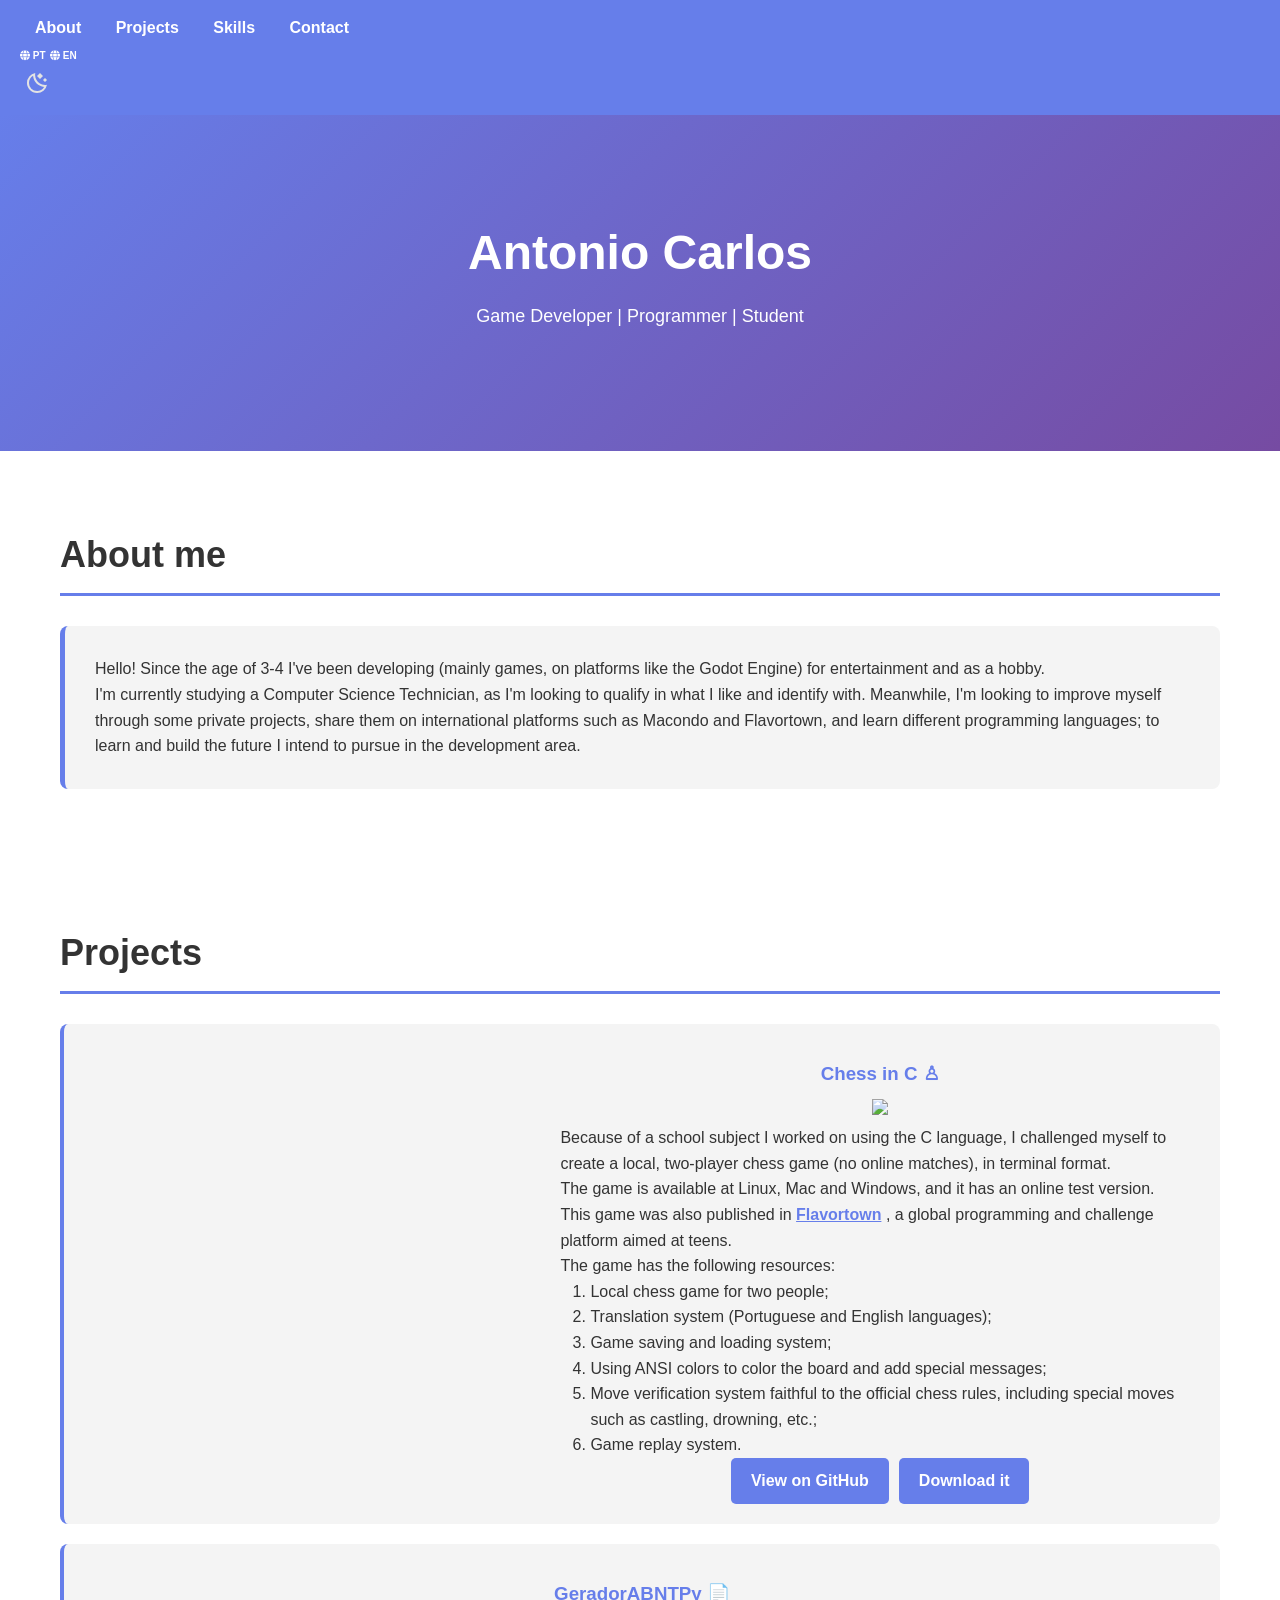
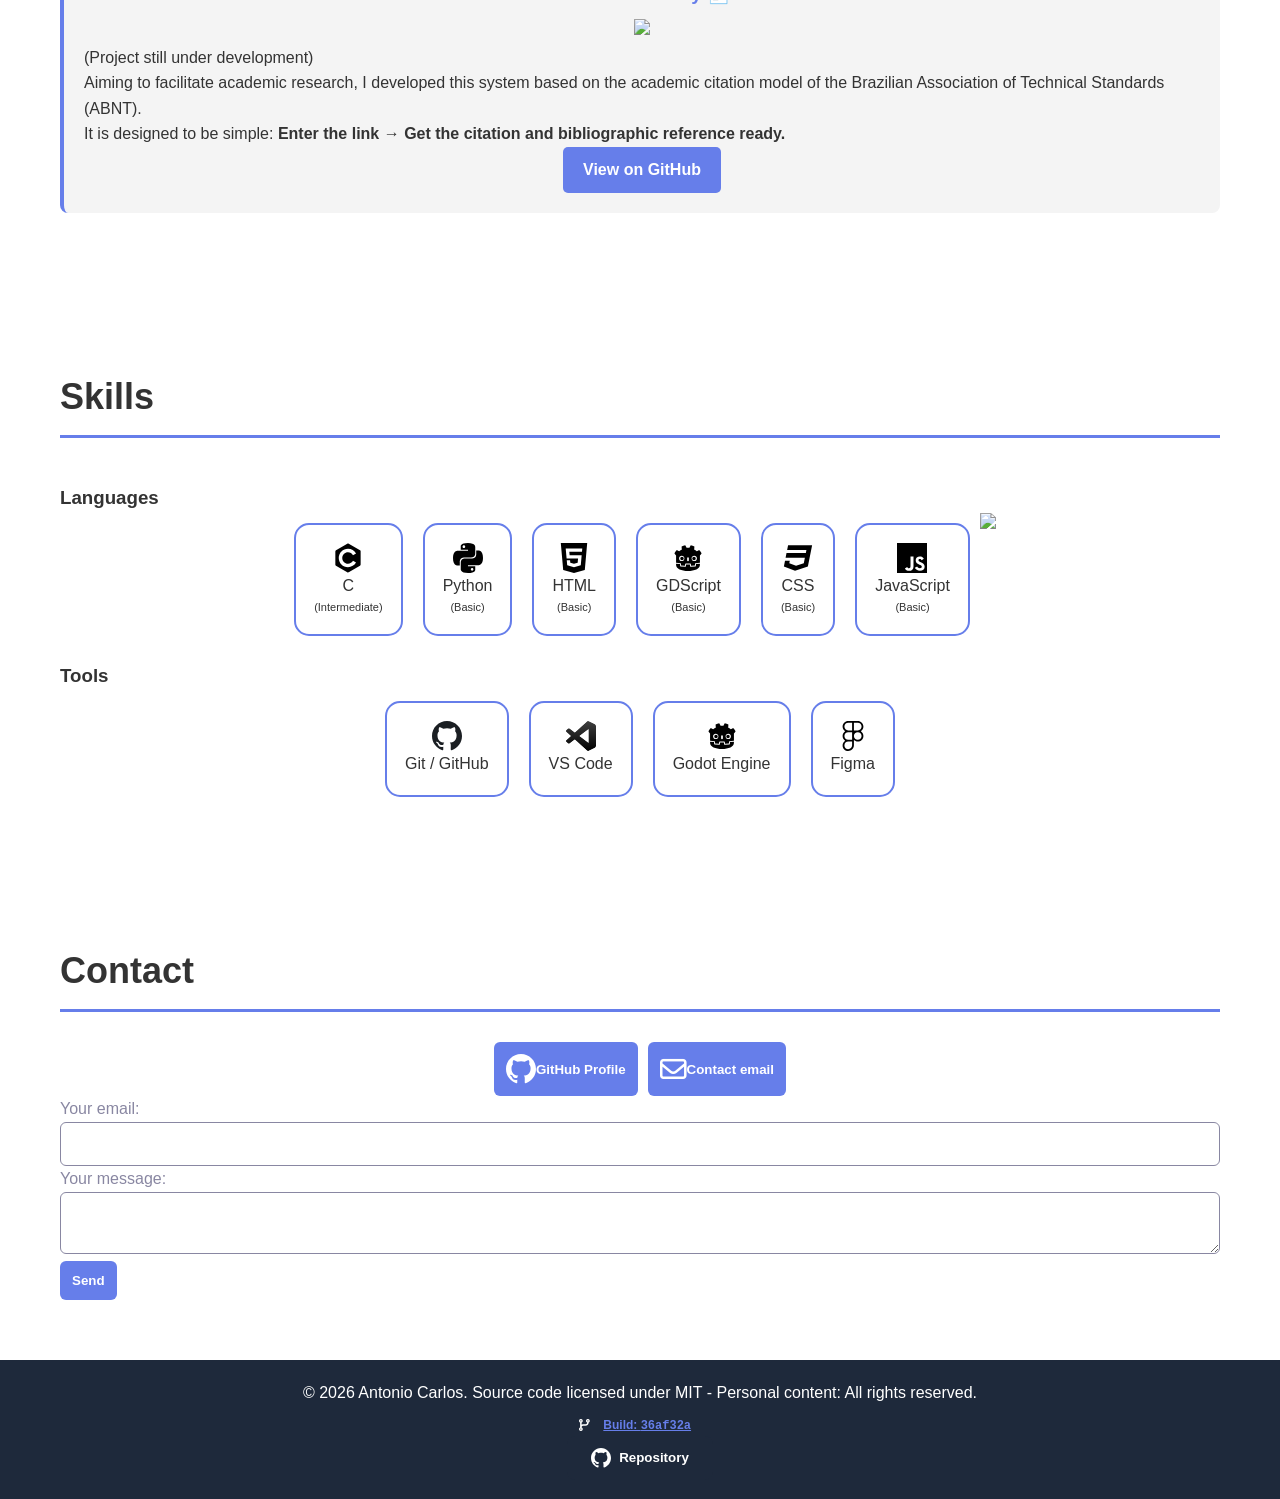
==== index.html @ 1f7a986c "fix: excluindo contagem de commits como versioning" ====
<!DOCTYPE html>
<html>
<head>
    

    
    <link rel="preconnect" href="https://fonts.googleapis.com">
    <link rel="preconnect" href="https://fonts.gstatic.com" crossorigin>
    <link href="https://fonts.googleapis.com/css2?family=Google+Sans:ital,opsz,wght@0,17..18,400..700;1,17..18,400..700&display=swap" rel="stylesheet">
    <link rel="stylesheet" href="https://cdnjs.cloudflare.com/ajax/libs/font-awesome/6.4.0/css/all.min.css">


    <script src="https://www.google.com/recaptcha/api.js"></script>
    <script>
        function onSubmit() {
            const form = document.getElementById("FormularioContato");
            if (form.checkValidity()) {
                form.submit();
            } else {
                form.reportValidity(); // mostra os alertas nativos de campo obrigatório
            }
        }
    </script>
    
    <meta charset="UTF-8">
    <meta name="viewport" content="width=device-width">
    <title>Antonio Carlos - Portfólio</title>

    <link rel="icon" type="image/svg+xml" href="assets/favicon.svg">

    <link rel="stylesheet" href="css/style.css">
</head>
<body>
    <!-- NAVBAR -->
    <nav>
        <button class="menu" id="menuBtn">
          <img src="/assets/menu.svg" class="menuOpen">
          <img src="/assets/close.svg" class="menuClose" style="display:none;">
        </button>
        <div class="navMenu" id="navMenu">
          <a href="#sobre" data-i18n="nav.about">Sobre</a>
          <a href="#projetos" data-i18n="nav.projects">Projetos</a>
          <a href="#habilidades" data-i18n="nav.skills">Habilidades</a>
          <a href="#contato" data-i18n="nav.contact">Contato</a>
        </div>
        <button data-lang="pt" title="Português"><i class="fas fa-globe"></i> PT</button>
        <button data-lang="en" title="English"><i class="fas fa-globe"></i> EN</button>
        <button class="theme-change_button white">
            <img src="assets/sun_icon.svg" class="black-theme_icon">
            <img src="assets/moon_icon.svg" class="white-theme_icon">
        </button>
        
    </nav>
    <header>
        <h1>Antonio Carlos</h1>
        <p data-i18n="header.subtitle">Desenvolvedor de jogos | Programador | Estudante</p>
    </header>
    <section id="sobre">
        <h2 data-i18n="about.title">Sobre mim</h2>
        <div class="sobre-conteudo">
            <p data-i18n="about.description1">
                Olá! Sou um adolescente de 16 anos, que desde 3-4 anos fazia desenvolvimento 
                (principalmente de jogos, em plataformas como a Godot Engine) por entretenimento 
                e como passatempo.
            </p>
            <p data-i18n="about.description2">
                Atualmente, estou cursando o Técnico em Informática, pois busco me qualificar naquilo
                que gosto e me identifico. Enquanto isso, estou buscando me aperfeiçoar por meio de 
                alguns projetos particulares, 
                compartilhá-los em plataformas internacionais como a Macondo e a Flavortown, e 
                aprender diferentes linguagens de programação; para aprender e construir o futuro que
                pretendo trilhar na área de desenvolvimento.
            </p>
        </div>

        
    </section>
    <section id="projetos">
        <h2 data-i18n="projects.title">Projetos</h2>
        <div class="projetos-container">
            <div class="projeto">
                <div class="projeto-midia">
                    <video autoplay muted loop playsinline>
                        <source src="assets/chess-in-c_test.mp4" type="video/mp4">
                    </video>
                </div>
                <div class="projeto-informacoes">
                    <h3 data-i18n="projects.chess-in-c.title">Xadrez em C ♙</h3>
                    <img src="https://hackatime.hackclub.com/api/v1/badge/acms2345/acms2345/Xadrez-em-C">
                    <p data-i18n="projects.chess-in-c.description1">Por causa de uma disciplina escolar com a qual trabalhei com a linguagem C, 
                        me desafiei a criar um jogo de xadrez de dois jogadores, local (sem partidas online), 
                        no formato de terminal.</p>
                    <p data-i18n="projects.chess-in-c.description2">O jogo está disponível para Windows, Mac e Linux, e possui uma versão de teste online.</p>
                    <p><span data-i18n="projects.chess-in-c.description3.pre">Esse jogo também foi publicado na </span> 
                        <a href="https://flavortown.hackclub.com/">Flavortown</a>
                        <span data-i18n="projects.chess-in-c.description3.post">, uma plataforma de programação e desafio global voltada a adolescentes.</span>
                    </p>
                    <p data-i18n="projects.chess-in-c.description4">Alguns recursos são:</p>
                    <ol>
                        <li data-i18n="projects.chess-in-c.feature1">Partida de xadrez local para duas pessoas;</li>
                        <li data-i18n="projects.chess-in-c.feature2">Sistema de tradução (português e inglês);</li>
                        <li data-i18n="projects.chess-in-c.feature3">Salvamento e carregamento de partidas;</li>
                        <li data-i18n="projects.chess-in-c.feature4">Uso de cores ANSI para colorir o tabuleiro e adicionar mensagens especiais;</li>
                        <li data-i18n="projects.chess-in-c.feature5">Verificação de jogadas conforme as regras oficiais do xadrez, incluindo
                            movmentos especiais como roque, afogamento, etc.;</li>
                        <li data-i18n="projects.chess-in-c.feature6">E replay das partidas.</li>
                    </ol>
                    <div class="botoes_projeto">
                        <a href="https://github.com/acms2345/Xadrez-em-C" class="btn-projeto" data-i18n="projects.viewOnGitHub">Veja no GitHub</a>
                        <a href="https://github.com/acms2345/Xadrez-em-C/releases" class="btn-projeto" data-i18n="projects.download">Faça o download</a>
                    </div>
                </div>
                
            </div>
            <div class="projeto">
                <div class="projeto-informacoes">
                    <h3>GeradorABNTPy 📄</h3>
                    <img src="https://hackatime.hackclub.com/api/v1/badge/acms2345/acms2345/GeradorABNTPy">
                    <p data-i18n="projects.geradorabnt.StillInDevelopment">(Projeto ainda em desenvolvimento)</p>
                    <p data-i18n="projects.geradorabnt.description1">Buscando facilitar pesquisas acadêmicas, desenvolvi
                        esse sistema voltado ao modelo de citações acadêmicas da 
                        Associação Brasileira de Normas e Técnicas (ABNT).
                    </p>
                    <p>
                        <span data-i18n="projects.geradorabnt.description2.pre">O uso é propositalmente simples: </span>
                        <b data-i18n="projects.geradorabnt.description2.bold">Insira o link → Tenha a citação e a referência bibliográfica prontas.</b>
                    </p>
                    <a href="https://github.com/acms2345/GeradorABNTPy" class="btn-projeto" data-i18n="projects.viewOnGitHub">Veja no GitHub</a>
                    
                </div>
            </div>
        </div>
    </section>
    
    <section id="habilidades">
      <h2 data-i18n="skills.title">Habilidades</h2>

      <h3 data-i18n="skills.languages">Linguagens</h3>

      <div class="skills_info">
        <div class="skills_lista">
        <div class="skill_card">
            <img src="assets/c-icon.svg">
            <p class="linguagem_nome">C</p>
            <p data-i18n="skills.languages.knowledge.intermediate" class="linguagem_nivel">(Intermediário)</p>
        </div>
        <div class="skill_card">
            <img src="assets/python-icon.svg">
            <p class="linguagem_nome">Python</p>
            <p data-i18n="skills.languages.knowledge.basic" class="linguagem_nivel">(Básico)</p>
        </div>
        <div class="skill_card">
            <img src="assets/html5-icon.svg">
            <p class="linguagem_nome">HTML</p>
            <p data-i18n="skills.languages.knowledge.basic" class="linguagem_nivel">(Básico)</p>
        </div>
        <div class="skill_card">
            <img src="assets/godot-icon.svg" alt="Logo do Godot Engine" data-i18n-attr="alt:skills.languages.gdscript.alt">
            <p class="linguagem_nome">GDScript</p>
            <p data-i18n="skills.languages.knowledge.basic" class="linguagem_nivel">(Básico)</p>
        </div>
        <div class="skill_card">
            <img src="assets/css3-icon.svg">
            <p class="linguagem_nome">CSS</p>
            <p data-i18n="skills.languages.knowledge.basic" class="linguagem_nivel">(Básico)</p>
        </div>
        <div class="skill_card">
            <img src="assets/javascript-icon.svg">
            <p class="linguagem_nome">JavaScript</p>
            <p data-i18n="skills.languages.knowledge.basic" class="linguagem_nivel">(Básico)</p>
        </div>
        <img src="https://github-readme-stats.hackclub.dev/api/wakatime?username=24102&api_domain=hackatime.hackclub.com&theme=default&custom_title=Programming+Stats&layout=compact&cache_seconds=0&langs_count=8&title_color=667eea&bg_color=f4f4f4" class="img_Hackatime_stats">

      </div>
      </div>
            

      <h3 data-i18n="skills.tools">Ferramentas</h3>
      
      
      <div class="skills_lista">
        <div class="skill_card">
            <img src="assets/github_logo.svg">
            <p class="linguagem_nome">Git / GitHub</p>
        </div>
        <div class="skill_card">
            <img src="assets/vscode-icon.svg" alt="VS Code">
            <p class="linguagem_nome">VS Code</p>
        </div>
        <div class="skill_card">
            <img src="assets/godot-icon.svg" alt="Logo do Godot Engine" data-i18n-attr="alt:skills.languages.gdscript.alt">
            <p class="linguagem_nome">Godot Engine</p>
        </div>
        <div class="skill_card">
            <img src="assets/figma-icon.svg" alt="Logo do Figma" data-i18n-attr="alt:skills.tools.figma.alt">
            <p class="linguagem_nome">Figma</p>
        </div>
      
      </div>
      
    </section>
    
    <section id="contato">
        <h2 data-i18n="contact.title">Contato</h2>

        <div class="botoesContato">

            <button class="botao_perfilGithub">
                <img src="assets/github_logo.svg" alt="GitHub">
                <span data-i18n="contact.githubProfile">Perfil do GitHub</span>
            </button>

            <button class="botaoEmail">
                <i class="fa-regular fa-envelope fa-2x"></i> 
                <p data-i18n="contact.contactEmail"> Email para contato</p>
            </button>
        </div>
        
        <form id="FormularioContato" action="https://formspree.io/f/meedqbdy" method="POST">
            <label>
                <span data-i18n="contact.form.email">Seu email:</span>
                <input type="email" name="email" required>
            </label>
            <div class="input_group">
                <label>
                    <span data-i18n="contact.form.message">Sua mensagem:</span>
                    <textarea name="message" required></textarea>
                </label>
            </div>
            <!-- your other form fields go here -->
            <button class="g-recaptcha" data-sitekey="6Lez9_UsAAAAAK8f96eIN6D_wVTamWBDerHUwNS4"
            data-callback='onSubmit' data-action='submit' type="submit"><span data-i18n="contact.form.send">Enviar</span></button>
        </form>

    </section>
    
    <footer>
        <p data-i18n="footer.copyright">&copy; 2026 Antonio Carlos. Código-fonte sob licença MIT - Conteúdo pessoal: Todos os direitos reservados.</p>
        <p class="build-info">
            <i class="fas fa-code-branch"></i>
            <a href="COMMIT_URL" target="_blank" rel="noopener noreferrer" class="commitURL">
                Build: <code class="commitHash">COMMIT_HASH</code>
            </a>
        </p>
        <button class="botao_repositorio">
            <img src="assets/github_logo.svg" alt="GitHub" style="filter: brightness(0) invert(1);">
            <span data-i18n="footer.repository">Repositório</span>
        </button>
    </footer>
    <script src="js/script.js"></script>
</body>
</html>
---- css/style.css ----
:root {
    --roxo: #764ba2;
    --azul: #667eea; 
    --gradiente: linear-gradient(135deg, var(--azul) 0%, var(--roxo) 100%);
    --cor-texto: #333;
    --cor-texto-weak: #8987a2;
    --cor-infoblocks: #f4f4f4;
    --background-color: #fff;
    --footer-bg: #1E293B;
    --repo-hover: #243042;
    --accent: var(--azul);
    --accent-hover: var(--roxo);
    --img-color-filter: invert(0);
}

body.darkmode {
    --cor-texto: #FCFAFA;
    --cor-texto-weak: #a8a6c4;
    --cor-infoblocks: #1E293B; 
    --background-color: #0F172A;
    --footer-bg: #060B14;
    --repo-hover: #162136;
    --accent: #8b9bf4;           /* azul um pouco mais claro pra manter contraste no escuro */
    --accent-hover: #a685c2;
    --img-color-filter: brightness(0) invert(1);
}


/* Reset e estilos gerais */
* {
    margin: 0;
    padding: 0;
    box-sizing: border-box;
}

/* Força os elementos de formulário a herdarem a fonte do elemento pai */
input, textarea, button, select {
    font-family: inherit;
}

body {
    color: var(--cor-texto);
    background-color: var(--background-color);
    transition: background-color 0.3s ease, color 0.3s ease;
    font-family: "Google Sans", sans-serif;
    line-height: 1.6;
}

/* Header - Apresentação */
header {
    background: var(--gradiente);
    color: white;
    padding: 100px 20px;
    text-align: center;
}

header h1 {
    font-size: 48px;
    margin-bottom: 10px;
}

header p {
    font-size: 18px;
    margin-bottom: 20px;
}

h2, h3 {
    justify-self: center;
    padding-top: 15px;
}

.menu {
  display: none;
  background-color: transparent;
  transition: transform 0.3s ease, opacity ease;
}

.menu.active .menuOpen {
  display: none !important;
}

.menu.active .menuClose {
  display: block !important;
}

@media (max-width: 768px){
  .menu {
    display: flex;
  }
  
  .navMenu {
    overflow: hidden;
    transition: max-height 0.3s ease;
    max-height: 0px;
  }
  
  .navMenu.active {
    max-height: 300px;
  }
}

.theme-change_button {
    background: transparent;
    display: flex;
    border: transparent;
    padding: 5px;
    appearance: unset;
}

.theme-change_button :hover {
    background: rgba(255,255,255, 0.2);
    transform: scale(1.1);
    border-radius: 5px;
}
.theme-change_button.white .white-theme_icon {
    display: block;
}
.theme-change_button.white .black-theme_icon {
    display: none;
}



.theme-change_button.black .white-theme_icon {
    display: none;
}
.theme-change_button.black .black-theme_icon {
    display: block;
}


section {
    padding: 60px 20px;
    max-width: 1200px;
    margin: 0 auto;
}

section h2 {
    font-size: 36px;
    margin-bottom: 30px;
    border-bottom: 3px solid var(--azul);
    padding-bottom: 10px;
}

/* Navegação */
nav {
    background: var(--azul);
    padding: 15px 20px;
    position: sticky;
    top: 0;
}
nav a {
    color: white;
    margin: 0 15px;
    text-decoration: none;
    font-weight: bold;
}

nav button[data-lang] {
    background: transparent;
    border: none;
    color: white;
    font-size: 10px;
    cursor: pointer;
    transition: background 0.3s, transform 0.2s;
    border-radius: 5px;
    font-weight: bold;
    font-family: "Google Sans", sans-serif;

    
}

nav button[data-lang]:hover {
    background: rgba(255,255,255, 0.2);
    transform: scale(1.1);
}

.sobre-conteudo {
    background: var(--cor-infoblocks);
    transition: transform 0.3s ease, opacity ease;
    border-radius: 8px;
    padding: 30px;
    font-size: 16px;
    border-left: 5px solid var(--accent);
}



/* Container com Grid */
.projetos-container {
    display: block;
    grid-template-columns: repeat(auto-fit, minmax(300px, 1fr));
    gap: 30px;
}

.projeto {
    background: var(--cor-infoblocks);
    transition: transform 0.3s ease, opacity ease;
    display: flex;
    gap: 30px;
    align-items: stretch;
    padding: 20px;
    margin: 20px 0;
    border-radius: 8px;
    border-left: 4px solid var(--azul);
    width: 100%;
    box-sizing: border-box;
}

.botoes_projeto {
    display: flex;
    gap: 10px;
    
}


.projeto-midia {
    flex: 0 0 40%;
}

.projeto-midia img {
    border-radius: 8px;
    max-width: 100%;
}

.projeto-midia video {
    border-radius: 8px;
    max-width: 100%;
    height: auto;
}



.projeto-informacoes {
    flex: 1;
    display: flex;
    flex-direction: column;
    align-items: center;
    justify-content: center;
}

.projeto-informacoes img {
    align-self: center;
    padding-bottom: 10px;
}

.projeto-informacoes p,
.projeto-informacoes ol {
    text-align: left;
    width: 100%;
}

.projeto h3 {
    color: var(--azul);
    margin-bottom: 10px;
}

.projeto a {
    color: var(--azul);
    font-weight: bold;
    transition: color 0.3s;
    
}

.projeto a:hover:not(.btn-projeto){
    color: var(--accent-hover);
}

ol, ul {
    margin-left: 20px;
    padding-left: 20px;
}

/* Botão do Projeto */
.projeto .btn-projeto {
    display: inline-block;
    background: var(--azul);
    color: white;
    padding: 10px 20px;
    border-radius: 5px;
    text-decoration: none;
    transition: background 0.3s;
}

.projeto .btn-projeto:hover {
    background: var(--accent-hover);
}

.skills_lista {
    display: flex;
    flex-wrap: wrap; 
    justify-content: center;
}

.skill_card {
    width: fit-content;
    align-items: center;
    padding: 18px;
    display: flex;
    flex-direction: column;
    box-sizing: border-box;
    margin: 10px 10px;
    
    border: 2px solid var(--azul);
    border-radius: 15px;
    
}

.skill_card img {
    filter: var(--img-color-filter);
}

.skill_card .linguagem_nivel {
    font-size: 11px;
}

/* Responsivo - Mobile */
@media (max-width: 768px) {
    .projetos-container {
        grid-template-columns: 1fr;
    }
    
    #projetos h2 {
        font-size: 28px;
    }

    .skills_info img {
        max-width: 100%;
        height: auto;
    }


}



#contato a{
    color: var(--accent);
    font-weight: bold;
    transition: color 0.3s;
}
#contato a:hover{
    color: var(--accent-hover);
}

#contato button{
    border: none;
    color: white;
    background: var(--accent);
    transition: background 0.3s;
    font-weight: bold;
    cursor: pointer;
    border-radius: 6px;
    padding: 12px;
    display: flex;
    align-items: center;
}

#contato button img {
    filter: brightness(0) invert(1);
}

#contato button:hover {
    background: var(--accent-hover);
}

.botoesContato {
    display: flex;
    justify-content: center;
    gap: 10px;
}

#FormularioContato label{
    display: block;
    color: var(--cor-texto-weak);
    transition: transform 0.3s ease, opacity ease;
}

#FormularioContato button{
    border: none;
    color: white;
    background: var(--accent);
    transition: background 0.3s;
    font-weight: bold;
    cursor: pointer;
    border-radius: 6px;
    padding: 12px;
}

#FormularioContato button:hover {
    background: var(--accent-hover);
}

#FormularioContato input, #FormularioContato textarea{
    padding: 12px;
    border-radius: 6px;
    width: 100%;
    font-size: 1em;
    border: 1px solid var(--cor-texto-weak);
    background: var(--background-color);
    transition: transform 0.3s ease, opacity ease;
}

#FormularioContato textarea {
    max-height: 300px;
}

/* Footer */
footer {
    background: var(--footer-bg);
    color: white;
    text-align: center;
    padding: 20px;
}

footer a {
    color: var(--accent);
    margin: 0 10px;
}

.build-info{
    font-size: 12px;
    margin-top: 10px;
}

.build-info a{
    color: var(--accent);
    font-weight: bold;
    transition: color 0.3s;

}

/* Responsivo - Mobile */
@media (max-width: 768px) {
    header h1 {
        font-size: 32px;
    }
    
    nav a {
        display: block;
        margin: 10px 0;
    }
    
    section {
        padding: 40px 15px;
    }

    .projeto {
        flex-direction: column;
        gap: 15px;
    }

    .projeto-informacoes {
        flex: 1;
    }

    .projeto-midia img{
        width: 100%;
        max-width: 300px;
    }

    .projeto-midia video{
        width: 100%;
        max-width: 300px;
    }

    .projeto-midia{
        min-width: unset;
        flex: 0 0 auto;
        width: 100%;
    }
}

 .botao_repositorio{
    display: inline-flex;
    align-items: center;
    gap: 8px;

    background: var(--footer-bg);
    color: white;
    padding: 12px 24px;
    border-radius: 8px;
    font-weight: bold;

    border: none;
    cursor: pointer;
    transition: background 0.3s;
}

.botao_repositorio:hover {
    background: var(--repo-hover);
}

.botao_repositorio img {
    width: 20px;
    height: 20px;
    object-fit: contain;
}
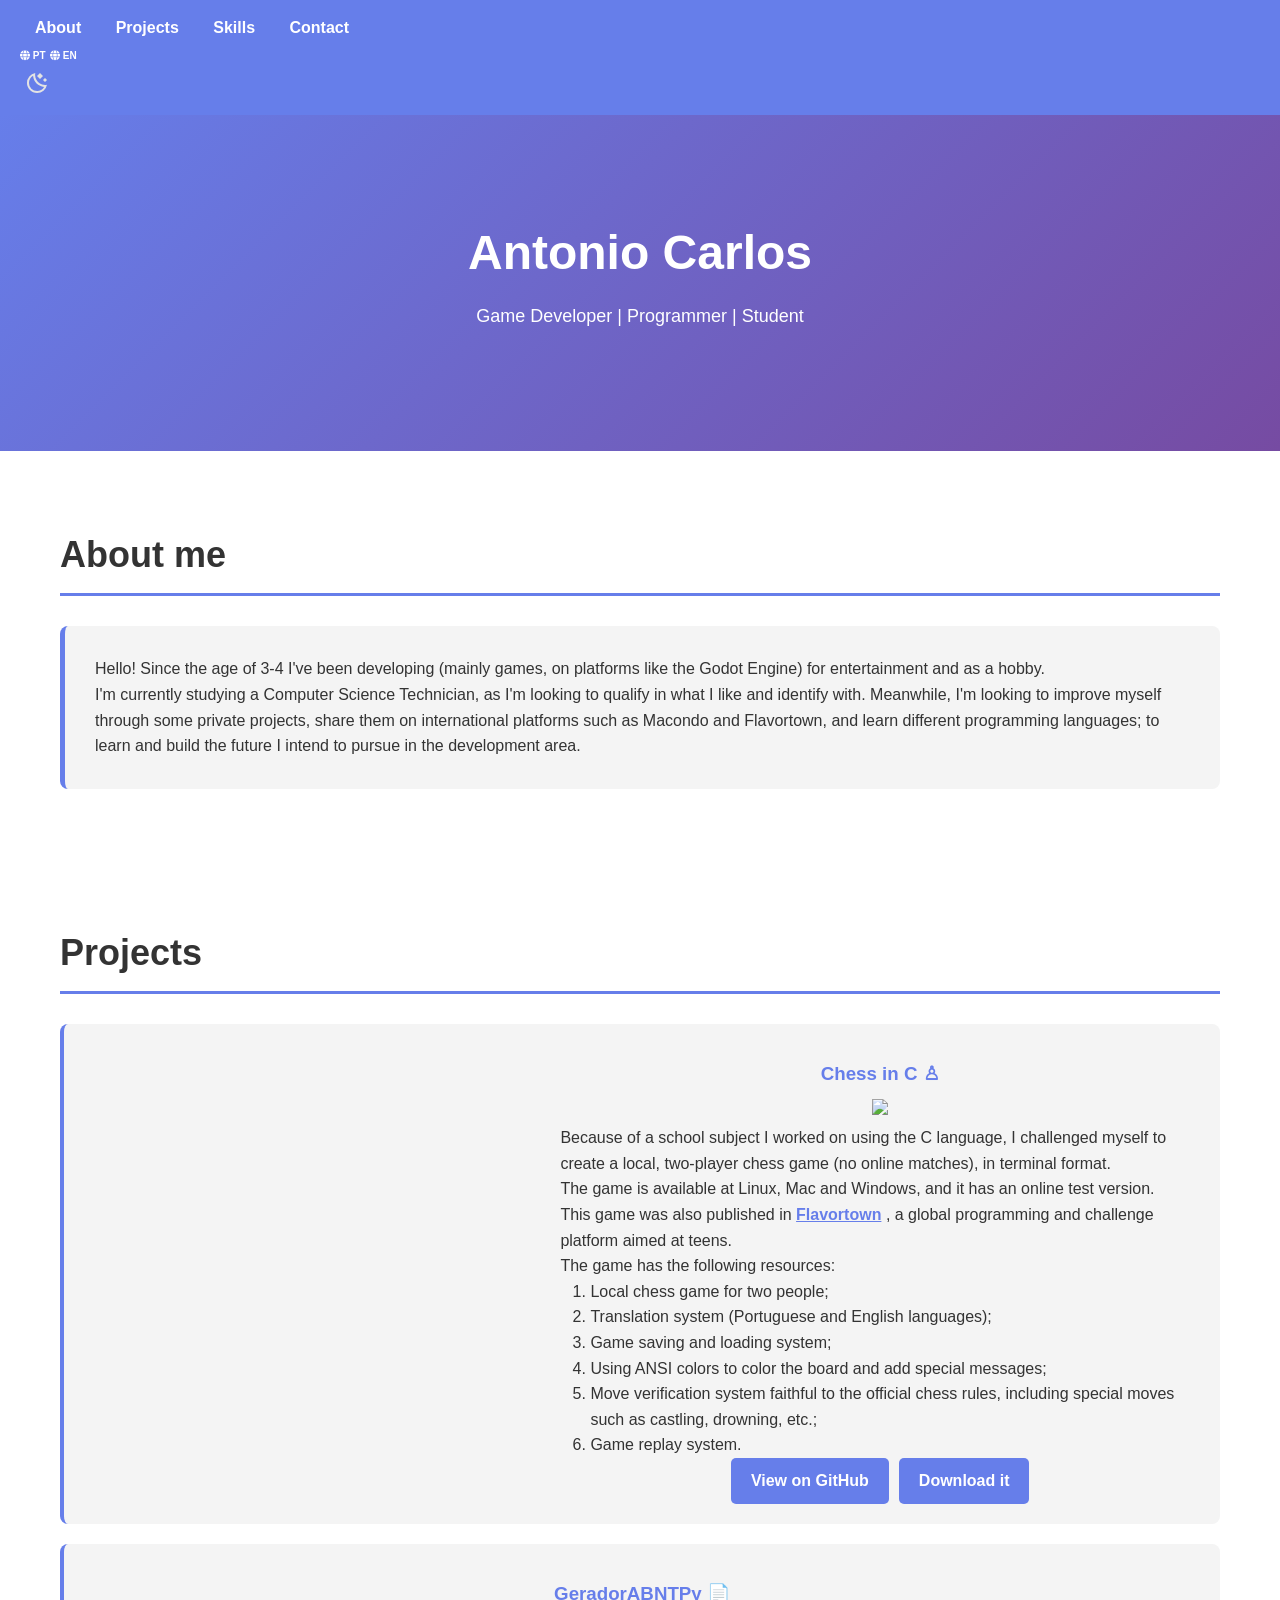
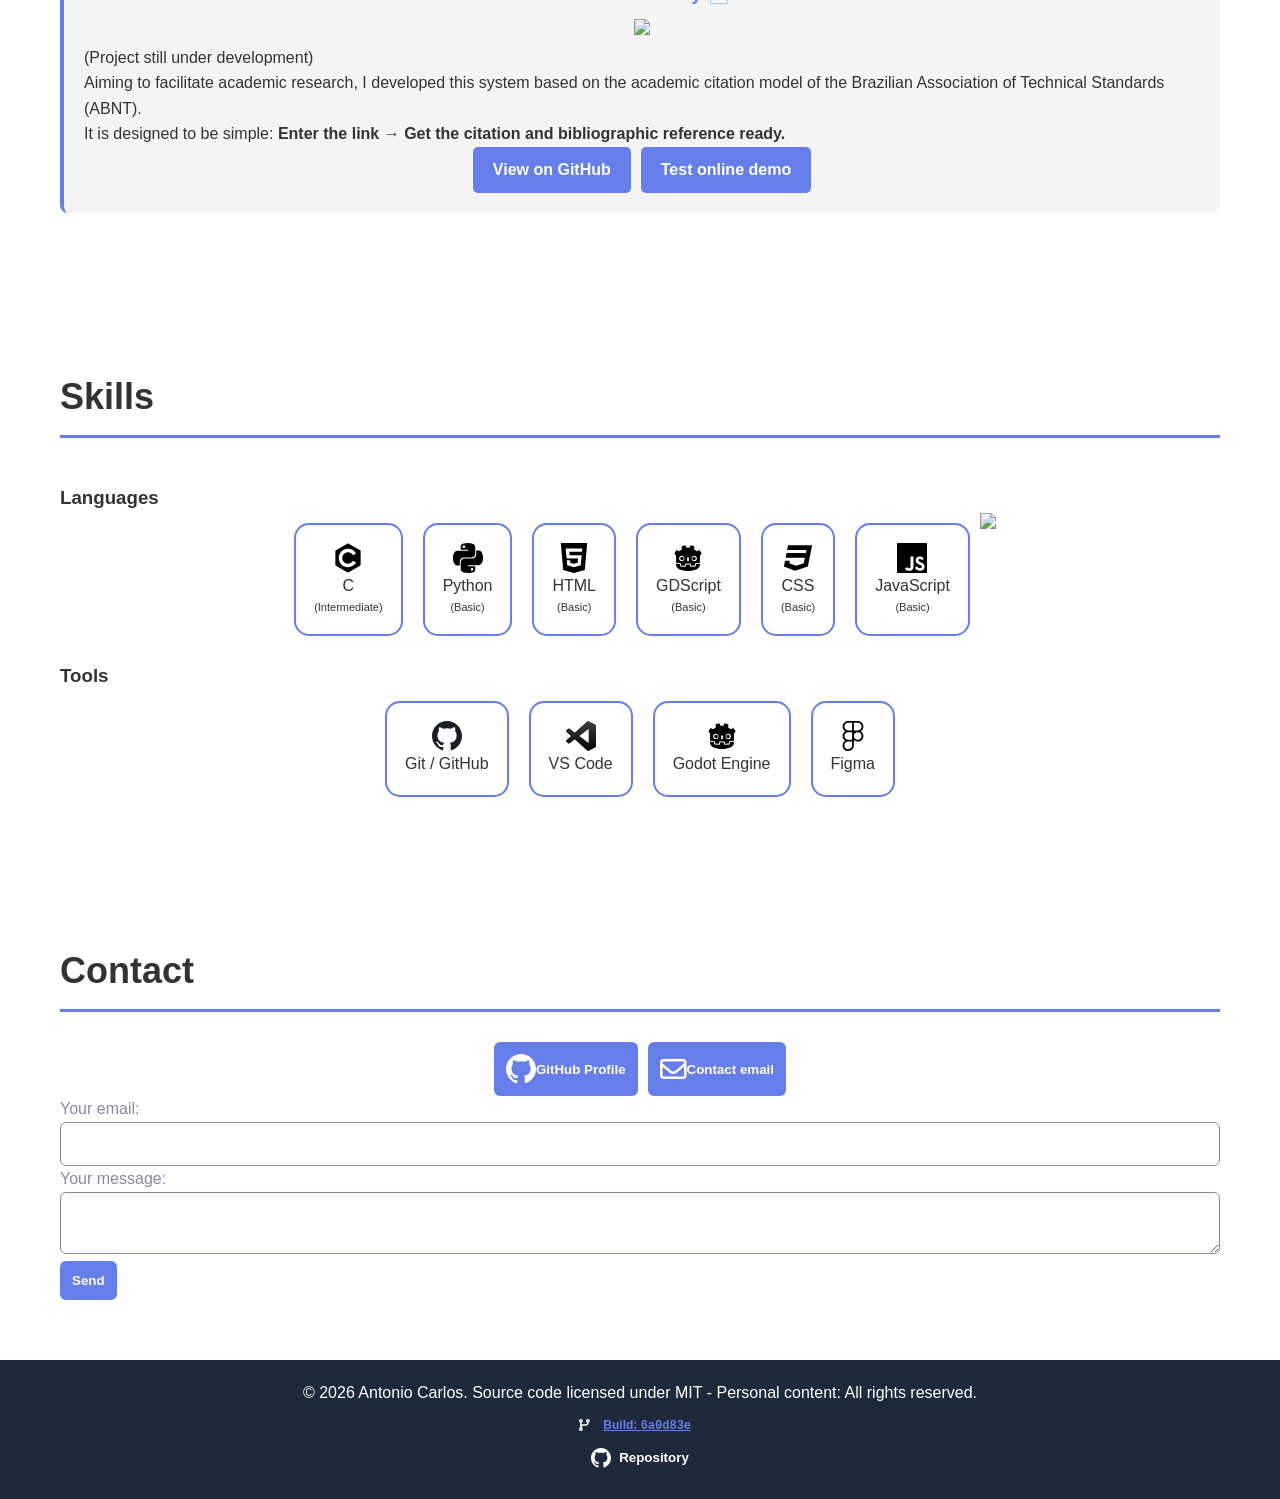
==== commit 7d3cc545: "feat: adição da demo do projeto 'Gerador ABNT'" ====
--- a/index.html
+++ b/index.html
@@ -125,7 +125,11 @@
                         <span data-i18n="projects.geradorabnt.description2.pre">O uso é propositalmente simples: </span>
                         <b data-i18n="projects.geradorabnt.description2.bold">Insira o link → Tenha a citação e a referência bibliográfica prontas.</b>
                     </p>
-                    <a href="https://github.com/acms2345/GeradorABNTPy" class="btn-projeto" data-i18n="projects.viewOnGitHub">Veja no GitHub</a>
+                    <div class="botoes_projeto">
+                        <a href="https://github.com/acms2345/GeradorABNTPy" class="btn-projeto" data-i18n="projects.viewOnGitHub">Veja no GitHub</a>
+                        <a href="https://acms2345.github.io/demos/geradorabnt" class="btn-projeto" data-i18n="projects.viewOnlineDemo">Testar demo online</a>
+                    </div>
+            
                     
                 </div>
             </div>
--- a/css/style.css
+++ b/css/style.css
@@ -54,9 +54,10 @@
     text-align: center;
 }
 
-header h1 {
+h1 {
     font-size: 48px;
     margin-bottom: 10px;
+    text-align: center;
 }
 
 header p {
@@ -495,4 +496,140 @@
     width: 20px;
     height: 20px;
     object-fit: contain;
+}
+
+/*Para o GeradorABNT*/
+
+.sistema {
+    display: grid;
+    justify-content: center;
+}
+.sistema input {
+    width: 100%;
+    height: 70px;
+    border-radius: 10px;
+    color: var(--cor-texto-weak);
+    transition: transform 0.3s ease, opacity ease;
+    background: var(--background-color);
+    border: 1px solid var(--cor-texto-weak);
+    margin-bottom: 15px;
+}
+
+.sistema input::placeholder {
+    font-size: medium;
+}
+
+.sistema button {
+    border: none;
+    color: white;
+    background: var(--accent);
+    transition: background 0.3s;
+    font-weight: bold;
+    cursor: pointer;
+    border-radius: 6px;
+    padding: 12px;
+}
+
+.sistema button:hover {
+    background: var(--accent-hover);
+}
+
+.loadingScreen {
+    justify-content: center;
+}
+
+.loadingAnimation {
+    text-align: center;    
+}
+.loadingAnimation span {
+    display: inline-block;
+    vertical-align: middle;
+    width: 20px;
+    height: 20px;
+    background: var(--cor-texto);
+    border-radius: 20px;
+    animation: loader 0.8s infinite alternate;
+}
+.loadingAnimation span:nth-of-type(2) {
+    animation-delay: 0.2s;
+}
+.loadingAnimation span:nth-of-type(3) {
+    animation-delay: 0.6s;
+}
+@keyframes loader {
+  0% {
+    opacity: 0.9;
+    transform: scale(0.5);
+  }
+  100% {
+    opacity: 0.1;
+    transform: scale(1);
+  }
+}
+.exibicaoErro {
+    display: flex;
+    justify-content: center;
+}
+.blocoExibicaoErro {
+    justify-content: center;
+    display: grid;
+    align-items: center;
+    padding: 20px;
+    margin: 20px 0;
+    background-color: #EB876788;
+    border-radius: 8px;
+}
+
+.citacao {
+    align-items: stretch;
+    background: var(--cor-infoblocks);
+    border-left: 4px solid var(--azul);
+    border-radius: 8px;
+    margin-bottom: 15px;
+}
+
+.citacao button {
+    border: none;
+    color: white;
+    background: var(--accent);
+    transition: background 0.3s;
+    font-weight: bold;
+    cursor: pointer;
+    border-radius: 6px;
+    padding: 12px;
+}
+
+.citacao button:hover {
+    background: var(--accent-hover);
+}
+
+#reportButton {
+    border: none;
+    color: white;
+    background: var(--accent);
+    transition: background 0.3s;
+    font-weight: bold;
+    cursor: pointer;
+    border-radius: 6px;
+    padding: 12px;
+}
+
+#openReportButton {
+    color: var(--accent);
+}
+
+#reportButton:hover {
+    background: var(--accent-hover);
+    transition: transform 0.3s ease, opacity ease;
+    
+}
+
+#OptionalCommentInput {
+    padding: 12px;
+    border-radius: 6px;
+    width: 100%;
+    font-size: 1em;
+    border: 1px solid var(--cor-texto-weak);
+    background: var(--background-color);
+    transition: transform 0.3s ease, opacity ease;
 }
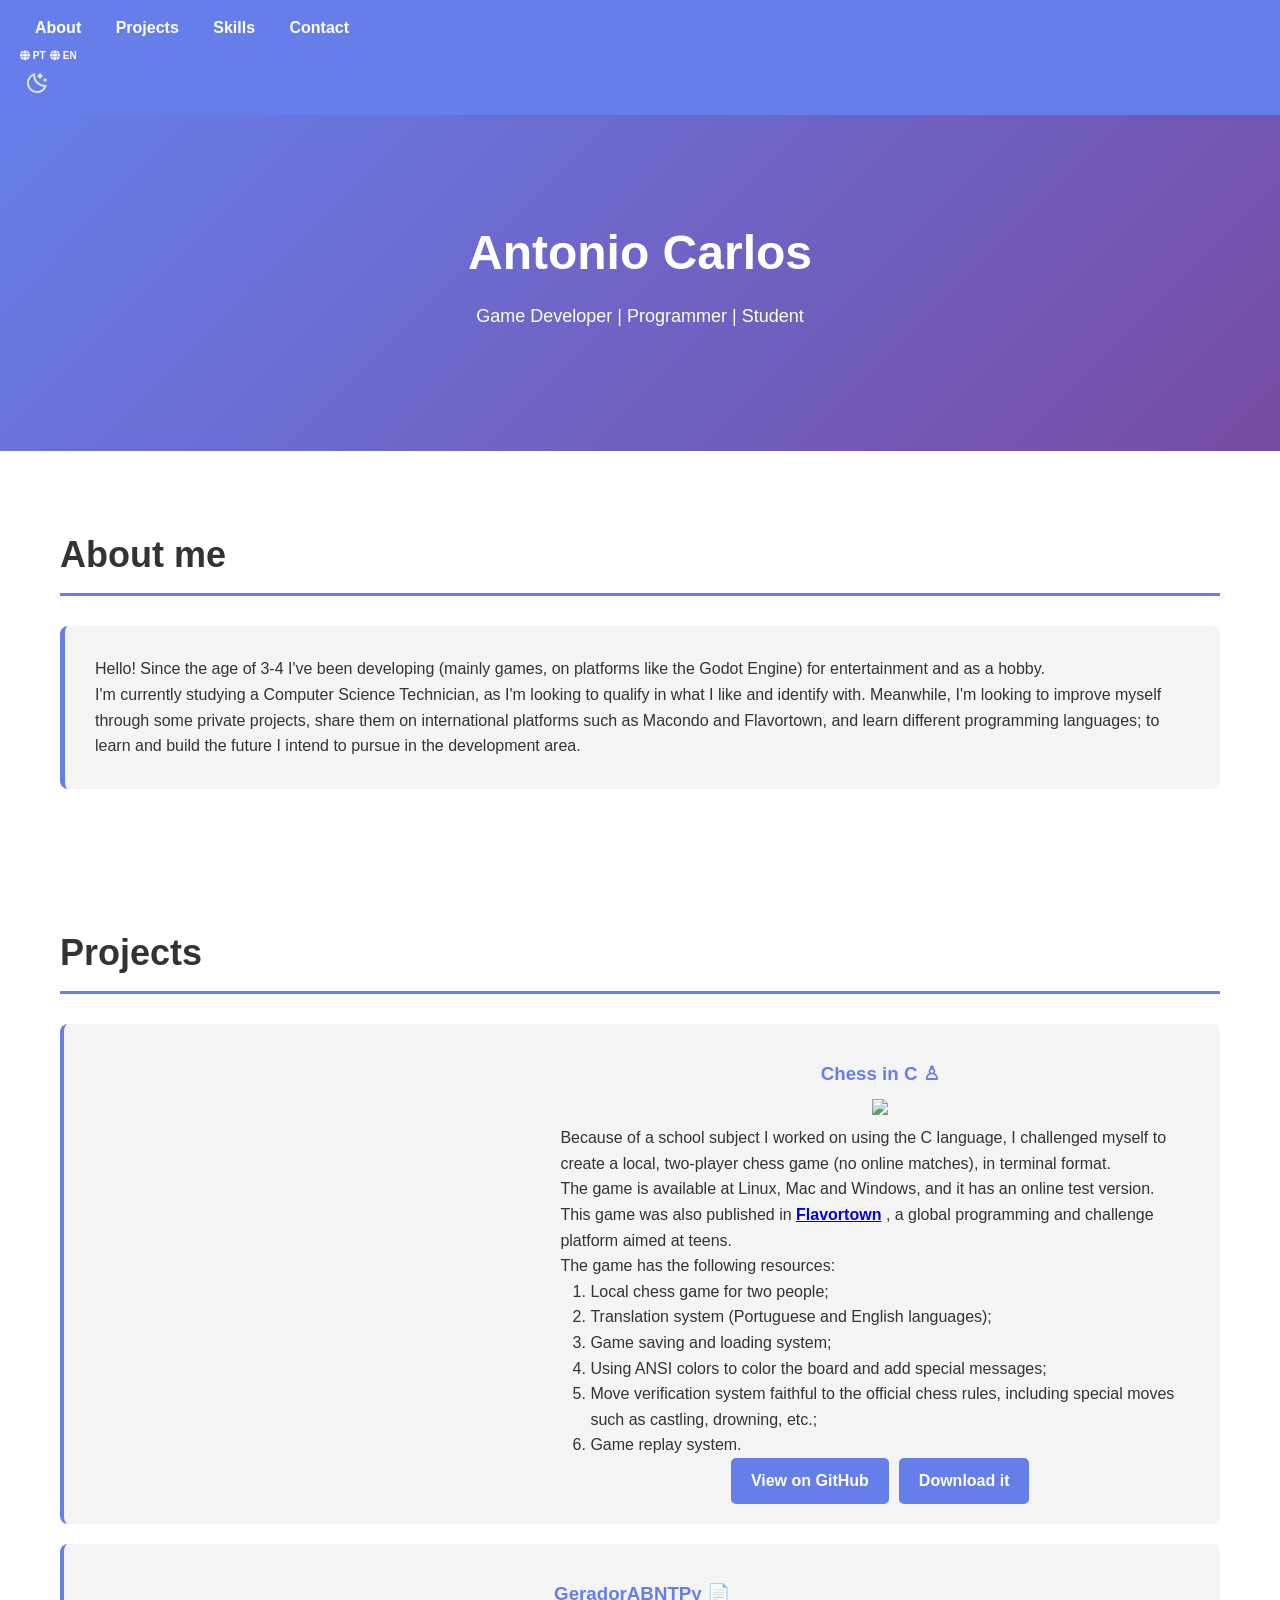
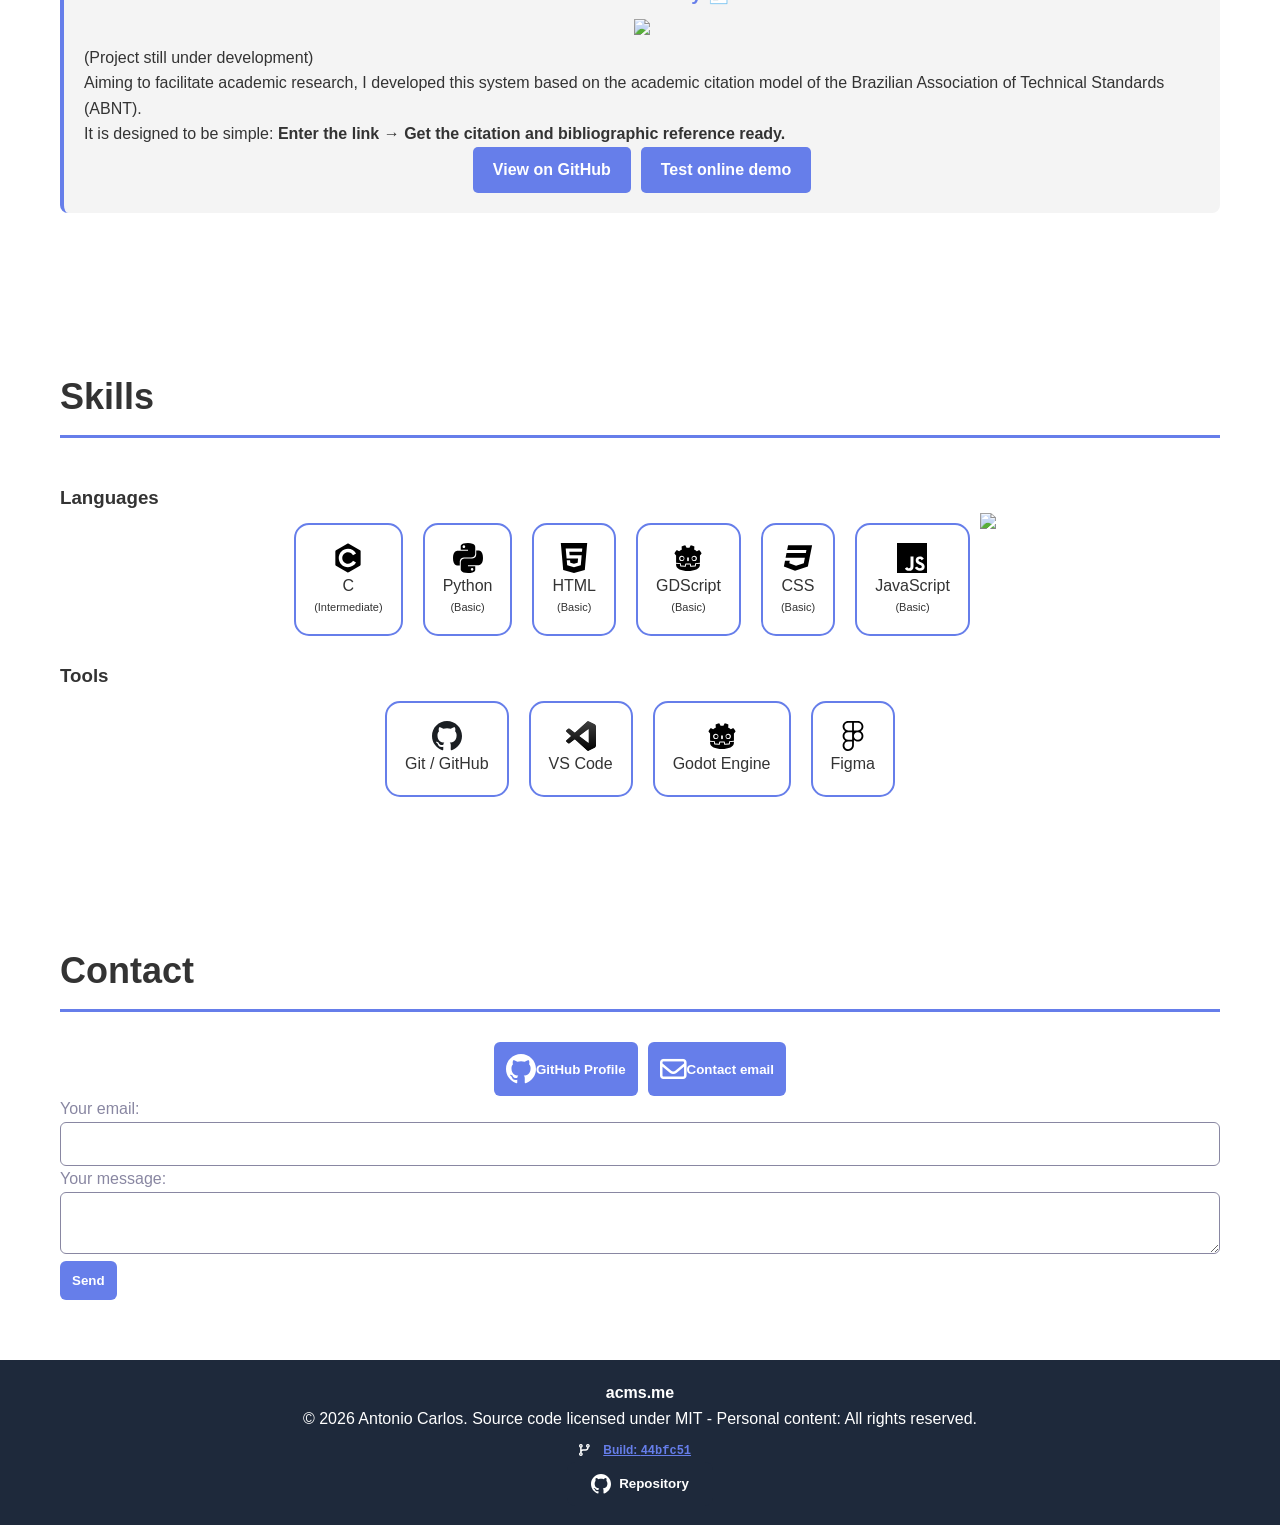
==== commit ee5d7694: "feat: melhora no layout da demo (adição de seção 'Sobre')" ====
--- a/index.html
+++ b/index.html
@@ -239,6 +239,7 @@
     </section>
     
     <footer>
+        <b>acms.me</b>
         <p data-i18n="footer.copyright">&copy; 2026 Antonio Carlos. Código-fonte sob licença MIT - Conteúdo pessoal: Todos os direitos reservados.</p>
         <p class="build-info">
             <i class="fas fa-code-branch"></i>
--- a/css/style.css
+++ b/css/style.css
@@ -211,6 +211,7 @@
 .botoes_projeto {
     display: flex;
     gap: 10px;
+    justify-content: center;
     
 }
 
@@ -257,7 +258,6 @@
 }
 
 .projeto a {
-    color: var(--azul);
     font-weight: bold;
     transition: color 0.3s;
     
@@ -273,17 +273,18 @@
 }
 
 /* Botão do Projeto */
-.projeto .btn-projeto {
+.btn-projeto {
     display: inline-block;
     background: var(--azul);
     color: white;
     padding: 10px 20px;
     border-radius: 5px;
     text-decoration: none;
-    transition: background 0.3s;
-}
-
-.projeto .btn-projeto:hover {
+    transition: background 0.3s ease, opacity ease;
+    font-weight: bold;
+}
+
+.btn-projeto:hover {
     background: var(--accent-hover);
 }
 
@@ -348,7 +349,7 @@
     border: none;
     color: white;
     background: var(--accent);
-    transition: background 0.3s;
+    transition: background 0.3s ease;
     font-weight: bold;
     cursor: pointer;
     border-radius: 6px;
@@ -433,7 +434,7 @@
 
 /* Responsivo - Mobile */
 @media (max-width: 768px) {
-    header h1 {
+    h1 {
         font-size: 32px;
     }
     
@@ -536,11 +537,17 @@
 
 .loadingScreen {
     justify-content: center;
+    display: grid;
 }
 
 .loadingAnimation {
     text-align: center;    
 }
+
+#delayMessage {
+    font-size: small;
+}
+
 .loadingAnimation span {
     display: inline-block;
     vertical-align: middle;
@@ -631,5 +638,19 @@
     font-size: 1em;
     border: 1px solid var(--cor-texto-weak);
     background: var(--background-color);
+    color: var(--cor-texto-weak);
     transition: transform 0.3s ease, opacity ease;
+}
+
+/* Responsivo - Mobile */
+@media (max-width: 768px){
+    .citacao, .report{
+        max-width: 100%;
+    }
+
+}
+
+.sobreOProjeto {
+    display: grid;
+    gap: 15px;
 }
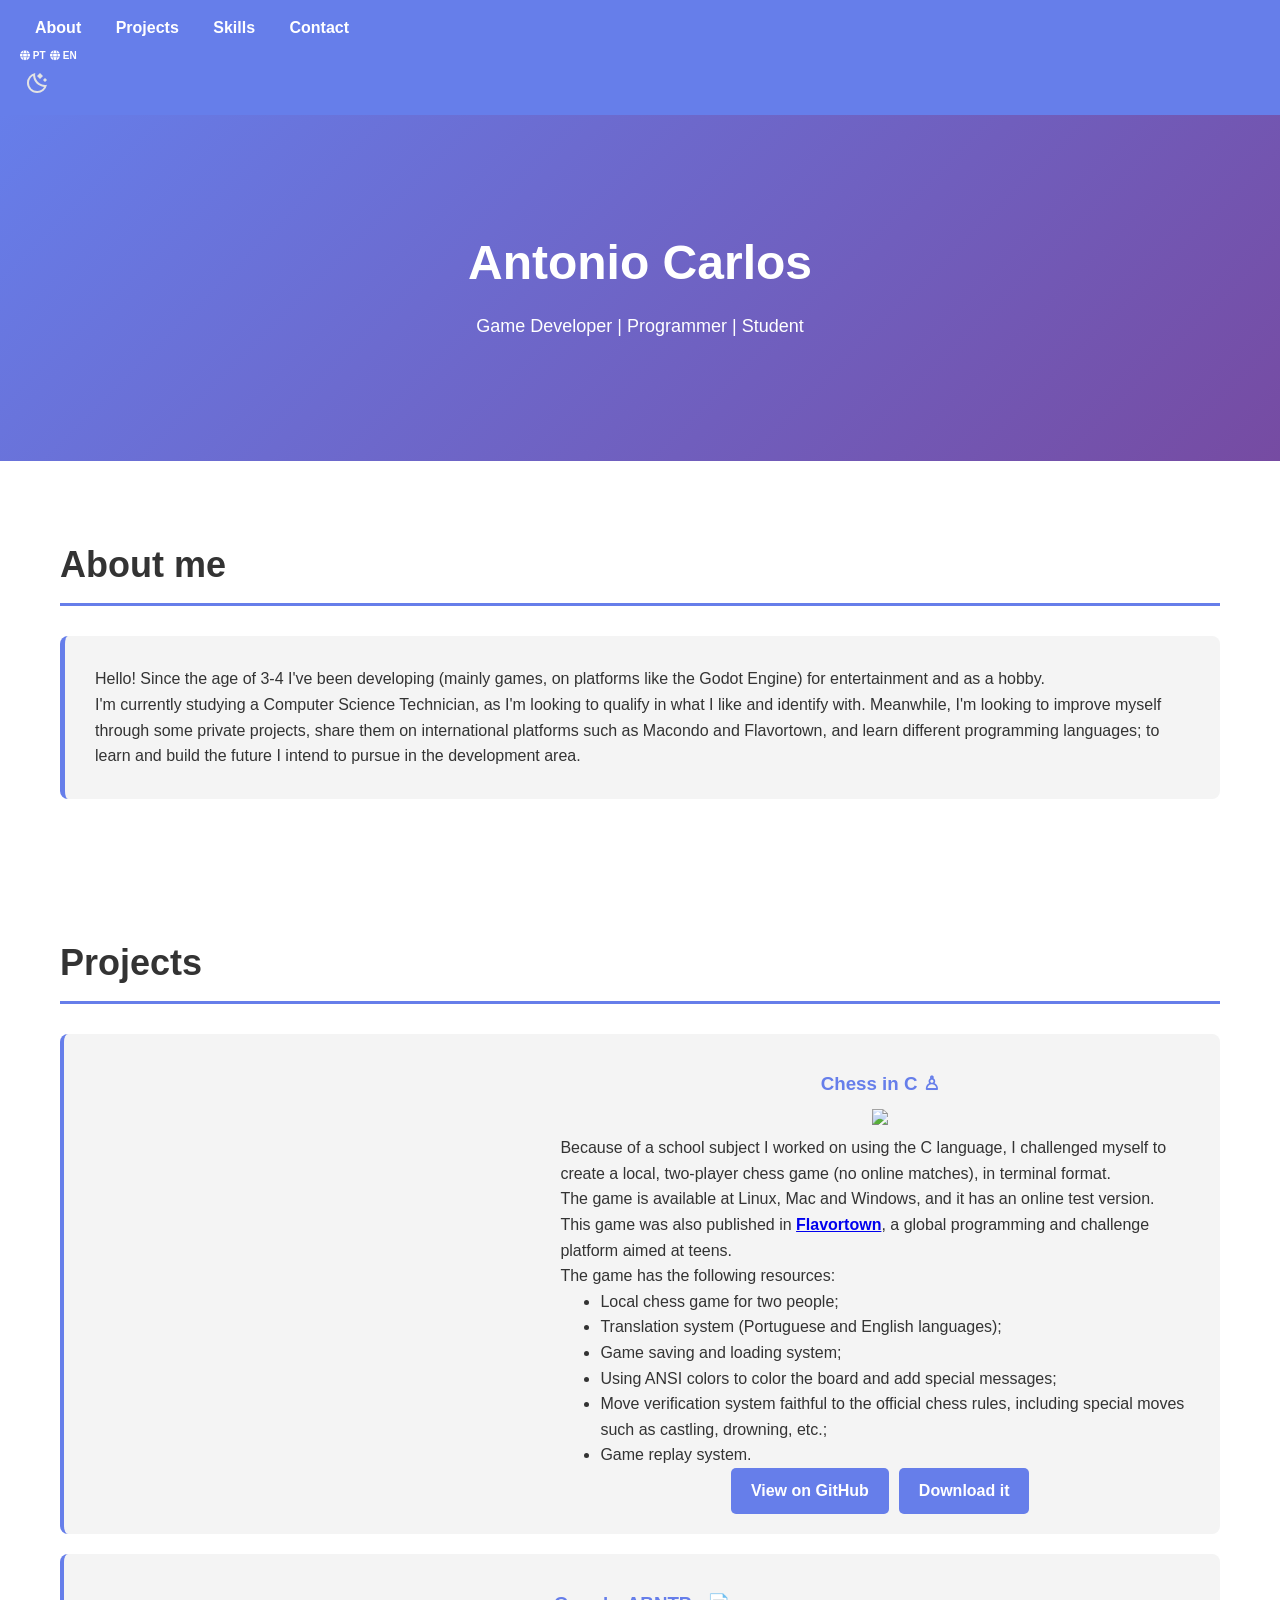
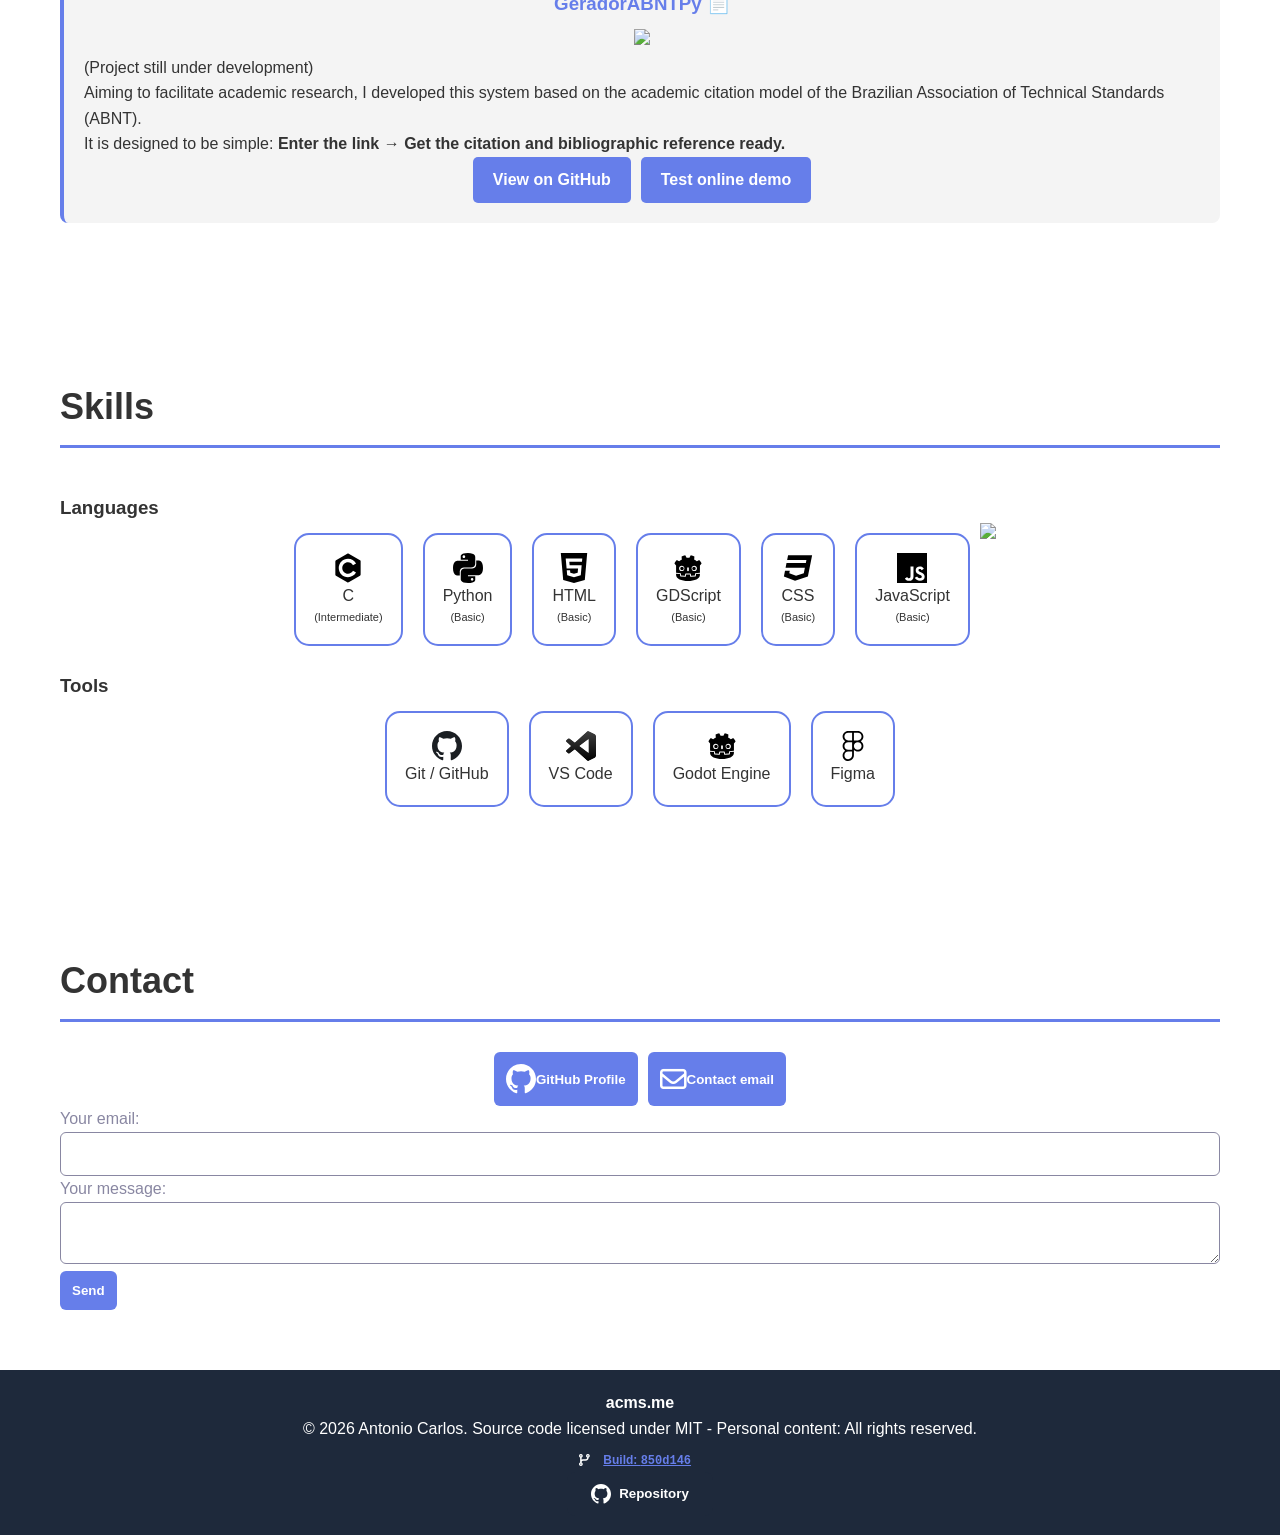
==== commit a5b2e764: "fix: ajustes na interface e em bugs pontuais" ====
--- a/index.html
+++ b/index.html
@@ -91,23 +91,21 @@
                         me desafiei a criar um jogo de xadrez de dois jogadores, local (sem partidas online), 
                         no formato de terminal.</p>
                     <p data-i18n="projects.chess-in-c.description2">O jogo está disponível para Windows, Mac e Linux, e possui uma versão de teste online.</p>
-                    <p><span data-i18n="projects.chess-in-c.description3.pre">Esse jogo também foi publicado na </span> 
-                        <a href="https://flavortown.hackclub.com/">Flavortown</a>
-                        <span data-i18n="projects.chess-in-c.description3.post">, uma plataforma de programação e desafio global voltada a adolescentes.</span>
+                    <p><span data-i18n="projects.chess-in-c.description3.pre">Esse jogo também foi publicado na </span><a href="https://flavortown.hackclub.com/" target="_blank">Flavortown</a><span data-i18n="projects.chess-in-c.description3.post">, uma plataforma de programação e desafio global voltada a adolescentes.</span>
                     </p>
                     <p data-i18n="projects.chess-in-c.description4">Alguns recursos são:</p>
-                    <ol>
+                    <ul>
                         <li data-i18n="projects.chess-in-c.feature1">Partida de xadrez local para duas pessoas;</li>
                         <li data-i18n="projects.chess-in-c.feature2">Sistema de tradução (português e inglês);</li>
                         <li data-i18n="projects.chess-in-c.feature3">Salvamento e carregamento de partidas;</li>
                         <li data-i18n="projects.chess-in-c.feature4">Uso de cores ANSI para colorir o tabuleiro e adicionar mensagens especiais;</li>
                         <li data-i18n="projects.chess-in-c.feature5">Verificação de jogadas conforme as regras oficiais do xadrez, incluindo
-                            movmentos especiais como roque, afogamento, etc.;</li>
+                            movimentos especiais como roque, afogamento, etc.;</li>
                         <li data-i18n="projects.chess-in-c.feature6">E replay das partidas.</li>
-                    </ol>
+                    </ul>
                     <div class="botoes_projeto">
-                        <a href="https://github.com/acms2345/Xadrez-em-C" class="btn-projeto" data-i18n="projects.viewOnGitHub">Veja no GitHub</a>
-                        <a href="https://github.com/acms2345/Xadrez-em-C/releases" class="btn-projeto" data-i18n="projects.download">Faça o download</a>
+                        <a href="https://github.com/acms2345/Xadrez-em-C" class="btn-projeto" data-i18n="projects.viewOnGitHub" target="_blank"  rel="noopener noreferrer">Veja no GitHub</a>
+                        <a href="https://github.com/acms2345/Xadrez-em-C/releases" class="btn-projeto" data-i18n="projects.download" target="_blank"  rel="noopener noreferrer">Faça o download</a>
                     </div>
                 </div>
                 
@@ -126,7 +124,7 @@
                         <b data-i18n="projects.geradorabnt.description2.bold">Insira o link → Tenha a citação e a referência bibliográfica prontas.</b>
                     </p>
                     <div class="botoes_projeto">
-                        <a href="https://github.com/acms2345/GeradorABNTPy" class="btn-projeto" data-i18n="projects.viewOnGitHub">Veja no GitHub</a>
+                        <a href="https://github.com/acms2345/GeradorABNTPy" class="btn-projeto" data-i18n="projects.viewOnGitHub" target="_blank"  rel="noopener noreferrer">Veja no GitHub</a>
                         <a href="https://acms2345.github.io/demos/geradorabnt" class="btn-projeto" data-i18n="projects.viewOnlineDemo">Testar demo online</a>
                     </div>
             
--- a/css/style.css
+++ b/css/style.css
@@ -57,6 +57,7 @@
 h1 {
     font-size: 48px;
     margin-bottom: 10px;
+    margin-top: 10px;
     text-align: center;
 }
 
@@ -149,6 +150,7 @@
     padding: 15px 20px;
     position: sticky;
     top: 0;
+    z-index: 100;
 }
 nav a {
     color: white;
@@ -400,7 +402,8 @@
     font-size: 1em;
     border: 1px solid var(--cor-texto-weak);
     background: var(--background-color);
-    transition: transform 0.3s ease, opacity ease;
+    transition: transform 0.3s ease, opacity 0.3s ease;
+    color: var(--cor-texto-weak);
 }
 
 #FormularioContato textarea {
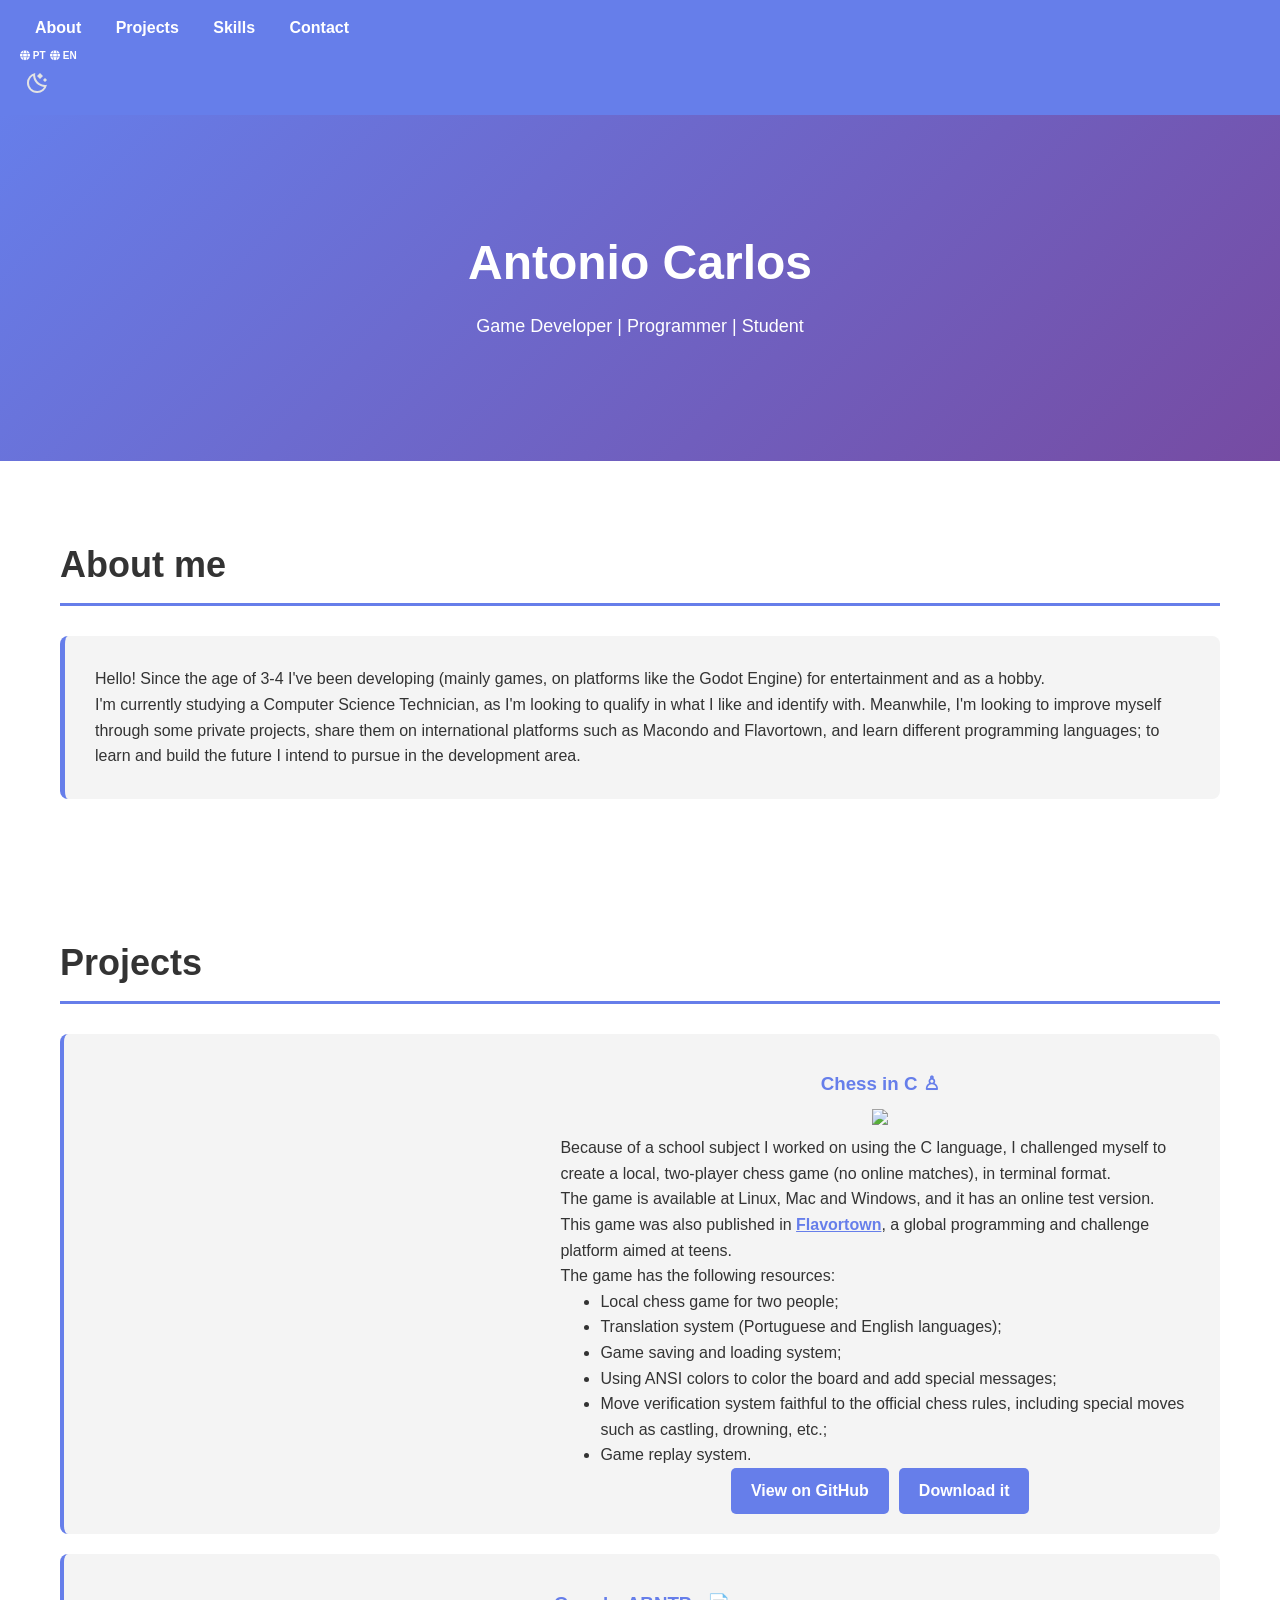
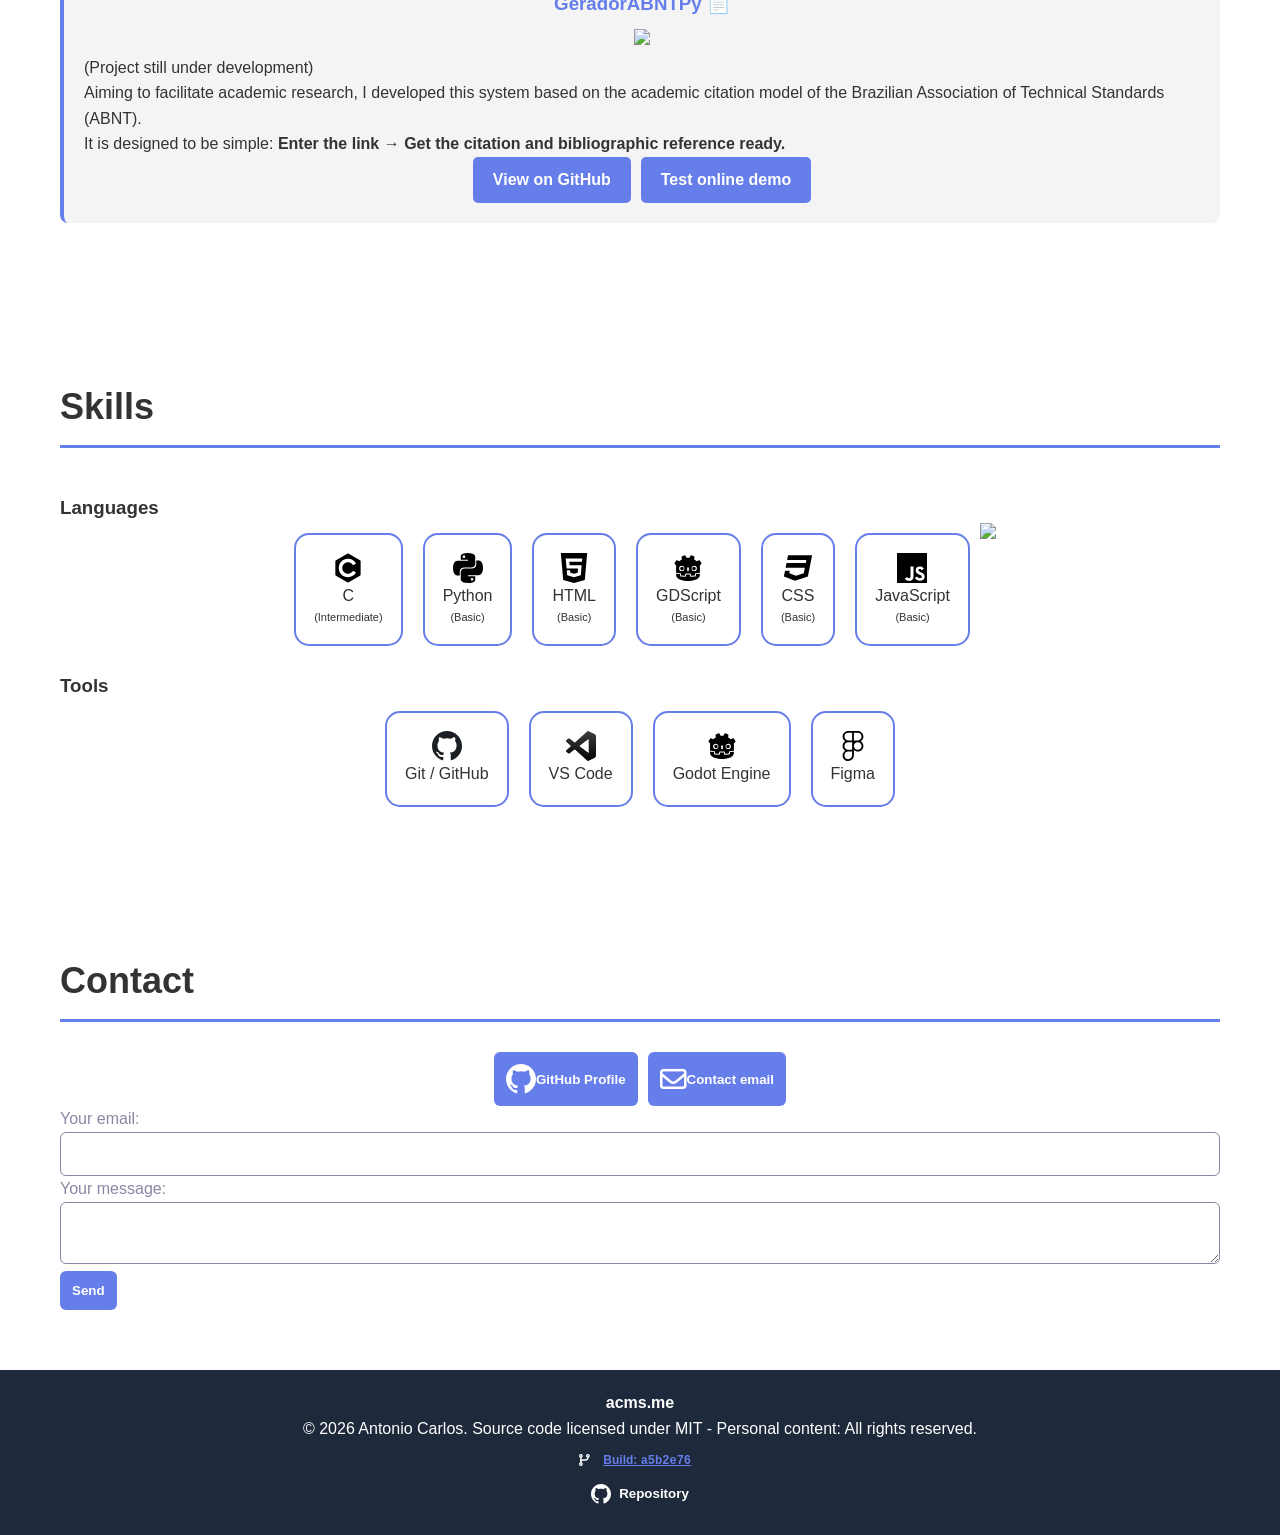
==== commit c698f680: "refactor: editando atributo de tradução para 'data-translation' e edições de CSS" ====
--- a/index.html
+++ b/index.html
@@ -38,10 +38,10 @@
           <img src="/assets/close.svg" class="menuClose" style="display:none;">
         </button>
         <div class="navMenu" id="navMenu">
-          <a href="#sobre" data-i18n="nav.about">Sobre</a>
-          <a href="#projetos" data-i18n="nav.projects">Projetos</a>
-          <a href="#habilidades" data-i18n="nav.skills">Habilidades</a>
-          <a href="#contato" data-i18n="nav.contact">Contato</a>
+          <a href="#sobre" data-translation="nav.about">Sobre</a>
+          <a href="#projetos" data-translation="nav.projects">Projetos</a>
+          <a href="#habilidades" data-translation="nav.skills">Habilidades</a>
+          <a href="#contato" data-translation="nav.contact">Contato</a>
         </div>
         <button data-lang="pt" title="Português"><i class="fas fa-globe"></i> PT</button>
         <button data-lang="en" title="English"><i class="fas fa-globe"></i> EN</button>
@@ -53,17 +53,17 @@
     </nav>
     <header>
         <h1>Antonio Carlos</h1>
-        <p data-i18n="header.subtitle">Desenvolvedor de jogos | Programador | Estudante</p>
+        <p data-translation="header.subtitle">Desenvolvedor de jogos | Programador | Estudante</p>
     </header>
     <section id="sobre">
-        <h2 data-i18n="about.title">Sobre mim</h2>
+        <h2 data-translation="about.title">Sobre mim</h2>
         <div class="sobre-conteudo">
-            <p data-i18n="about.description1">
+            <p data-translation="about.description1">
                 Olá! Sou um adolescente de 16 anos, que desde 3-4 anos fazia desenvolvimento 
                 (principalmente de jogos, em plataformas como a Godot Engine) por entretenimento 
                 e como passatempo.
             </p>
-            <p data-i18n="about.description2">
+            <p data-translation="about.description2">
                 Atualmente, estou cursando o Técnico em Informática, pois busco me qualificar naquilo
                 que gosto e me identifico. Enquanto isso, estou buscando me aperfeiçoar por meio de 
                 alguns projetos particulares, 
@@ -76,7 +76,7 @@
         
     </section>
     <section id="projetos">
-        <h2 data-i18n="projects.title">Projetos</h2>
+        <h2 data-translation="projects.title">Projetos</h2>
         <div class="projetos-container">
             <div class="projeto">
                 <div class="projeto-midia">
@@ -85,27 +85,27 @@
                     </video>
                 </div>
                 <div class="projeto-informacoes">
-                    <h3 data-i18n="projects.chess-in-c.title">Xadrez em C ♙</h3>
+                    <h3 data-translation="projects.chess-in-c.title">Xadrez em C ♙</h3>
                     <img src="https://hackatime.hackclub.com/api/v1/badge/acms2345/acms2345/Xadrez-em-C">
-                    <p data-i18n="projects.chess-in-c.description1">Por causa de uma disciplina escolar com a qual trabalhei com a linguagem C, 
+                    <p data-translation="projects.chess-in-c.description1">Por causa de uma disciplina escolar com a qual trabalhei com a linguagem C, 
                         me desafiei a criar um jogo de xadrez de dois jogadores, local (sem partidas online), 
                         no formato de terminal.</p>
-                    <p data-i18n="projects.chess-in-c.description2">O jogo está disponível para Windows, Mac e Linux, e possui uma versão de teste online.</p>
-                    <p><span data-i18n="projects.chess-in-c.description3.pre">Esse jogo também foi publicado na </span><a href="https://flavortown.hackclub.com/" target="_blank">Flavortown</a><span data-i18n="projects.chess-in-c.description3.post">, uma plataforma de programação e desafio global voltada a adolescentes.</span>
+                    <p data-translation="projects.chess-in-c.description2">O jogo está disponível para Windows, Mac e Linux, e possui uma versão de teste online.</p>
+                    <p><span data-translation="projects.chess-in-c.description3.pre">Esse jogo também foi publicado na </span><a href="https://flavortown.hackclub.com/" target="_blank" class="inLineLink">Flavortown</a><span data-translation="projects.chess-in-c.description3.post">, uma plataforma de programação e desafio global voltada a adolescentes.</span>
                     </p>
-                    <p data-i18n="projects.chess-in-c.description4">Alguns recursos são:</p>
+                    <p data-translation="projects.chess-in-c.description4">Alguns recursos são:</p>
                     <ul>
-                        <li data-i18n="projects.chess-in-c.feature1">Partida de xadrez local para duas pessoas;</li>
-                        <li data-i18n="projects.chess-in-c.feature2">Sistema de tradução (português e inglês);</li>
-                        <li data-i18n="projects.chess-in-c.feature3">Salvamento e carregamento de partidas;</li>
-                        <li data-i18n="projects.chess-in-c.feature4">Uso de cores ANSI para colorir o tabuleiro e adicionar mensagens especiais;</li>
-                        <li data-i18n="projects.chess-in-c.feature5">Verificação de jogadas conforme as regras oficiais do xadrez, incluindo
+                        <li data-translation="projects.chess-in-c.feature1">Partida de xadrez local para duas pessoas;</li>
+                        <li data-translation="projects.chess-in-c.feature2">Sistema de tradução (português e inglês);</li>
+                        <li data-translation="projects.chess-in-c.feature3">Salvamento e carregamento de partidas;</li>
+                        <li data-translation="projects.chess-in-c.feature4">Uso de cores ANSI para colorir o tabuleiro e adicionar mensagens especiais;</li>
+                        <li data-translation="projects.chess-in-c.feature5">Verificação de jogadas conforme as regras oficiais do xadrez, incluindo
                             movimentos especiais como roque, afogamento, etc.;</li>
-                        <li data-i18n="projects.chess-in-c.feature6">E replay das partidas.</li>
+                        <li data-translation="projects.chess-in-c.feature6">E replay das partidas.</li>
                     </ul>
                     <div class="botoes_projeto">
-                        <a href="https://github.com/acms2345/Xadrez-em-C" class="btn-projeto" data-i18n="projects.viewOnGitHub" target="_blank"  rel="noopener noreferrer">Veja no GitHub</a>
-                        <a href="https://github.com/acms2345/Xadrez-em-C/releases" class="btn-projeto" data-i18n="projects.download" target="_blank"  rel="noopener noreferrer">Faça o download</a>
+                        <a href="https://github.com/acms2345/Xadrez-em-C" class="btn-projeto" data-translation="projects.viewOnGitHub" target="_blank"  rel="noopener noreferrer">Veja no GitHub</a>
+                        <a href="https://github.com/acms2345/Xadrez-em-C/releases" class="btn-projeto" data-translation="projects.download" target="_blank"  rel="noopener noreferrer">Faça o download</a>
                     </div>
                 </div>
                 
@@ -114,18 +114,18 @@
                 <div class="projeto-informacoes">
                     <h3>GeradorABNTPy 📄</h3>
                     <img src="https://hackatime.hackclub.com/api/v1/badge/acms2345/acms2345/GeradorABNTPy">
-                    <p data-i18n="projects.geradorabnt.StillInDevelopment">(Projeto ainda em desenvolvimento)</p>
-                    <p data-i18n="projects.geradorabnt.description1">Buscando facilitar pesquisas acadêmicas, desenvolvi
+                    <p data-translation="projects.geradorabnt.StillInDevelopment">(Projeto ainda em desenvolvimento)</p>
+                    <p data-translation="projects.geradorabnt.description1">Buscando facilitar pesquisas acadêmicas, desenvolvi
                         esse sistema voltado ao modelo de citações acadêmicas da 
                         Associação Brasileira de Normas e Técnicas (ABNT).
                     </p>
                     <p>
-                        <span data-i18n="projects.geradorabnt.description2.pre">O uso é propositalmente simples: </span>
-                        <b data-i18n="projects.geradorabnt.description2.bold">Insira o link → Tenha a citação e a referência bibliográfica prontas.</b>
+                        <span data-translation="projects.geradorabnt.description2.pre">O uso é propositalmente simples: </span>
+                        <b data-translation="projects.geradorabnt.description2.bold">Insira o link → Tenha a citação e a referência bibliográfica prontas.</b>
                     </p>
                     <div class="botoes_projeto">
-                        <a href="https://github.com/acms2345/GeradorABNTPy" class="btn-projeto" data-i18n="projects.viewOnGitHub" target="_blank"  rel="noopener noreferrer">Veja no GitHub</a>
-                        <a href="https://acms2345.github.io/demos/geradorabnt" class="btn-projeto" data-i18n="projects.viewOnlineDemo">Testar demo online</a>
+                        <a href="https://github.com/acms2345/GeradorABNTPy" class="btn-projeto" data-translation="projects.viewOnGitHub" target="_blank"  rel="noopener noreferrer">Veja no GitHub</a>
+                        <a href="https://acms2345.github.io/demos/geradorabnt" class="btn-projeto" data-translation="projects.viewOnlineDemo">Testar demo online</a>
                     </div>
             
                     
@@ -135,41 +135,41 @@
     </section>
     
     <section id="habilidades">
-      <h2 data-i18n="skills.title">Habilidades</h2>
-
-      <h3 data-i18n="skills.languages">Linguagens</h3>
+      <h2 data-translation="skills.title">Habilidades</h2>
+
+      <h3 data-translation="skills.languages">Linguagens</h3>
 
       <div class="skills_info">
         <div class="skills_lista">
         <div class="skill_card">
             <img src="assets/c-icon.svg">
             <p class="linguagem_nome">C</p>
-            <p data-i18n="skills.languages.knowledge.intermediate" class="linguagem_nivel">(Intermediário)</p>
+            <p data-translation="skills.languages.knowledge.intermediate" class="linguagem_nivel">(Intermediário)</p>
         </div>
         <div class="skill_card">
             <img src="assets/python-icon.svg">
             <p class="linguagem_nome">Python</p>
-            <p data-i18n="skills.languages.knowledge.basic" class="linguagem_nivel">(Básico)</p>
+            <p data-translation="skills.languages.knowledge.basic" class="linguagem_nivel">(Básico)</p>
         </div>
         <div class="skill_card">
             <img src="assets/html5-icon.svg">
             <p class="linguagem_nome">HTML</p>
-            <p data-i18n="skills.languages.knowledge.basic" class="linguagem_nivel">(Básico)</p>
-        </div>
-        <div class="skill_card">
-            <img src="assets/godot-icon.svg" alt="Logo do Godot Engine" data-i18n-attr="alt:skills.languages.gdscript.alt">
+            <p data-translation="skills.languages.knowledge.basic" class="linguagem_nivel">(Básico)</p>
+        </div>
+        <div class="skill_card">
+            <img src="assets/godot-icon.svg" alt="Logo do Godot Engine" data-translation-attr="alt:skills.languages.gdscript.alt">
             <p class="linguagem_nome">GDScript</p>
-            <p data-i18n="skills.languages.knowledge.basic" class="linguagem_nivel">(Básico)</p>
+            <p data-translation="skills.languages.knowledge.basic" class="linguagem_nivel">(Básico)</p>
         </div>
         <div class="skill_card">
             <img src="assets/css3-icon.svg">
             <p class="linguagem_nome">CSS</p>
-            <p data-i18n="skills.languages.knowledge.basic" class="linguagem_nivel">(Básico)</p>
+            <p data-translation="skills.languages.knowledge.basic" class="linguagem_nivel">(Básico)</p>
         </div>
         <div class="skill_card">
             <img src="assets/javascript-icon.svg">
             <p class="linguagem_nome">JavaScript</p>
-            <p data-i18n="skills.languages.knowledge.basic" class="linguagem_nivel">(Básico)</p>
+            <p data-translation="skills.languages.knowledge.basic" class="linguagem_nivel">(Básico)</p>
         </div>
         <img src="https://github-readme-stats.hackclub.dev/api/wakatime?username=24102&api_domain=hackatime.hackclub.com&theme=default&custom_title=Programming+Stats&layout=compact&cache_seconds=0&langs_count=8&title_color=667eea&bg_color=f4f4f4" class="img_Hackatime_stats">
 
@@ -177,7 +177,7 @@
       </div>
             
 
-      <h3 data-i18n="skills.tools">Ferramentas</h3>
+      <h3 data-translation="skills.tools">Ferramentas</h3>
       
       
       <div class="skills_lista">
@@ -190,11 +190,11 @@
             <p class="linguagem_nome">VS Code</p>
         </div>
         <div class="skill_card">
-            <img src="assets/godot-icon.svg" alt="Logo do Godot Engine" data-i18n-attr="alt:skills.languages.gdscript.alt">
+            <img src="assets/godot-icon.svg" alt="Logo do Godot Engine" data-translation-attr="alt:skills.languages.gdscript.alt">
             <p class="linguagem_nome">Godot Engine</p>
         </div>
         <div class="skill_card">
-            <img src="assets/figma-icon.svg" alt="Logo do Figma" data-i18n-attr="alt:skills.tools.figma.alt">
+            <img src="assets/figma-icon.svg" alt="Logo do Figma" data-translation-attr="alt:skills.tools.figma.alt">
             <p class="linguagem_nome">Figma</p>
         </div>
       
@@ -203,42 +203,42 @@
     </section>
     
     <section id="contato">
-        <h2 data-i18n="contact.title">Contato</h2>
+        <h2 data-translation="contact.title">Contato</h2>
 
         <div class="botoesContato">
 
             <button class="botao_perfilGithub">
                 <img src="assets/github_logo.svg" alt="GitHub">
-                <span data-i18n="contact.githubProfile">Perfil do GitHub</span>
+                <span data-translation="contact.githubProfile">Perfil do GitHub</span>
             </button>
 
             <button class="botaoEmail">
                 <i class="fa-regular fa-envelope fa-2x"></i> 
-                <p data-i18n="contact.contactEmail"> Email para contato</p>
+                <p data-translation="contact.contactEmail"> Email para contato</p>
             </button>
         </div>
         
         <form id="FormularioContato" action="https://formspree.io/f/meedqbdy" method="POST">
             <label>
-                <span data-i18n="contact.form.email">Seu email:</span>
+                <span data-translation="contact.form.email">Seu email:</span>
                 <input type="email" name="email" required>
             </label>
             <div class="input_group">
                 <label>
-                    <span data-i18n="contact.form.message">Sua mensagem:</span>
+                    <span data-translation="contact.form.message">Sua mensagem:</span>
                     <textarea name="message" required></textarea>
                 </label>
             </div>
             <!-- your other form fields go here -->
             <button class="g-recaptcha" data-sitekey="6Lez9_UsAAAAAK8f96eIN6D_wVTamWBDerHUwNS4"
-            data-callback='onSubmit' data-action='submit' type="submit"><span data-i18n="contact.form.send">Enviar</span></button>
+            data-callback='onSubmit' data-action='submit' type="submit"><span data-translation="contact.form.send">Enviar</span></button>
         </form>
 
     </section>
     
     <footer>
         <b>acms.me</b>
-        <p data-i18n="footer.copyright">&copy; 2026 Antonio Carlos. Código-fonte sob licença MIT - Conteúdo pessoal: Todos os direitos reservados.</p>
+        <p data-translation="footer.copyright">&copy; 2026 Antonio Carlos. Código-fonte sob licença MIT - Conteúdo pessoal: Todos os direitos reservados.</p>
         <p class="build-info">
             <i class="fas fa-code-branch"></i>
             <a href="COMMIT_URL" target="_blank" rel="noopener noreferrer" class="commitURL">
@@ -247,7 +247,7 @@
         </p>
         <button class="botao_repositorio">
             <img src="assets/github_logo.svg" alt="GitHub" style="filter: brightness(0) invert(1);">
-            <span data-i18n="footer.repository">Repositório</span>
+            <span data-translation="footer.repository">Repositório</span>
         </button>
     </footer>
     <script src="js/script.js"></script>
--- a/css/style.css
+++ b/css/style.css
@@ -109,7 +109,7 @@
     appearance: unset;
 }
 
-.theme-change_button :hover {
+.theme-change_button:hover {
     background: rgba(255,255,255, 0.2);
     transform: scale(1.1);
     border-radius: 5px;
@@ -263,6 +263,10 @@
     font-weight: bold;
     transition: color 0.3s;
     
+}
+
+.inLineLink {
+    color: var(--accent);
 }
 
 .projeto a:hover:not(.btn-projeto){
@@ -420,6 +424,7 @@
 
 footer a {
     color: var(--accent);
+    font-weight: bold;
     margin: 0 10px;
 }
 
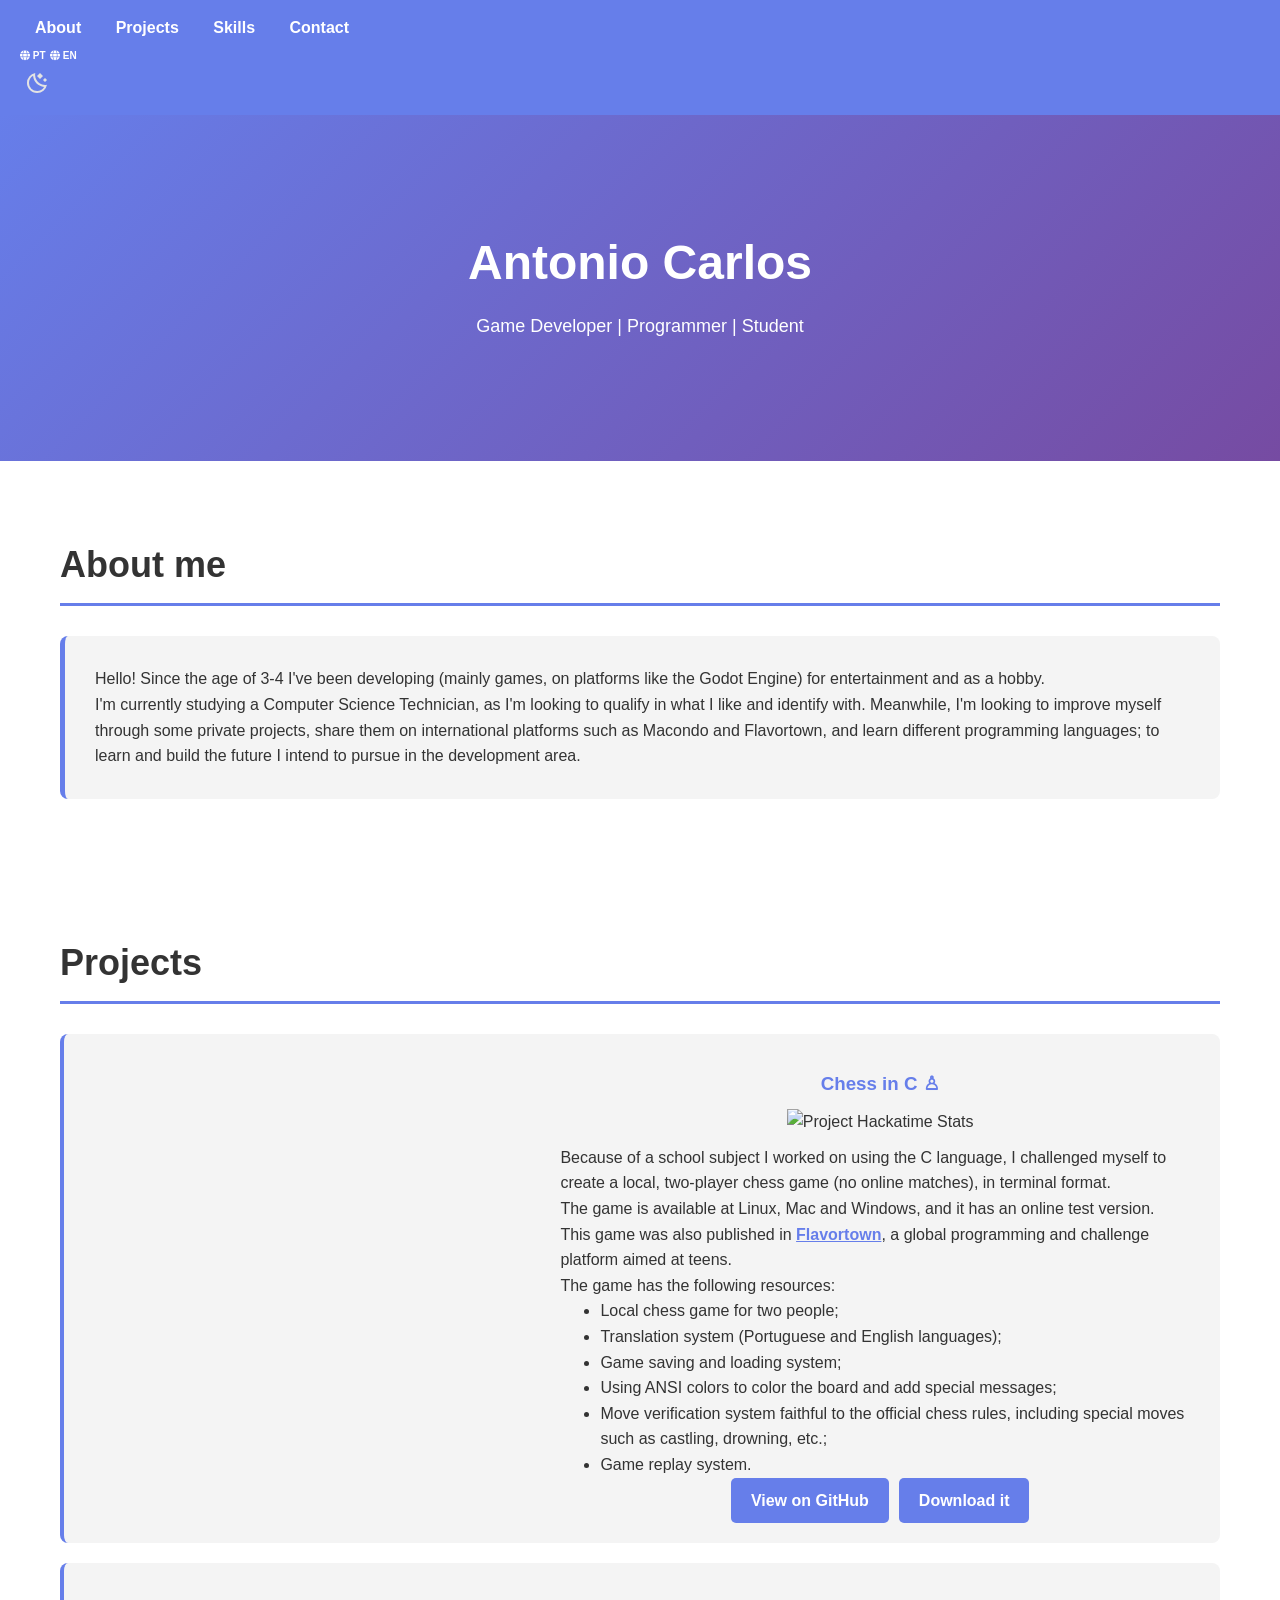
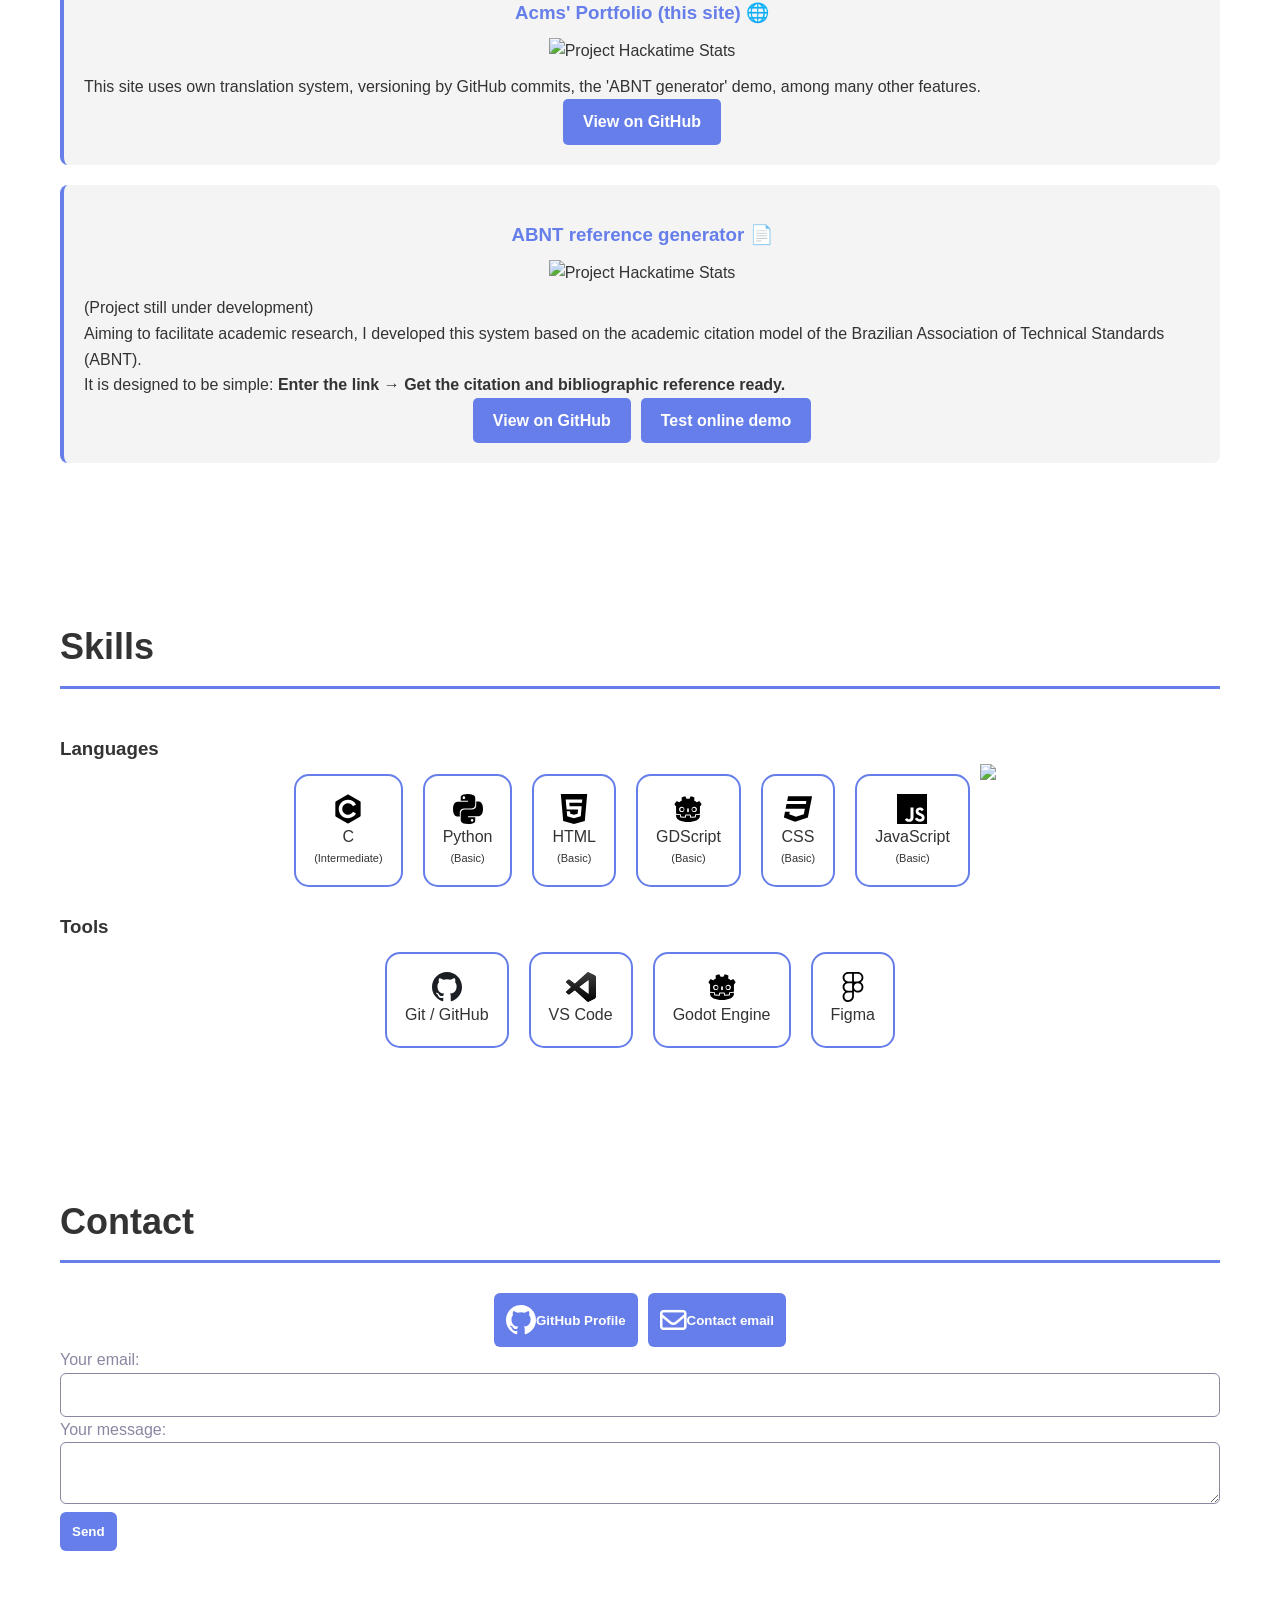
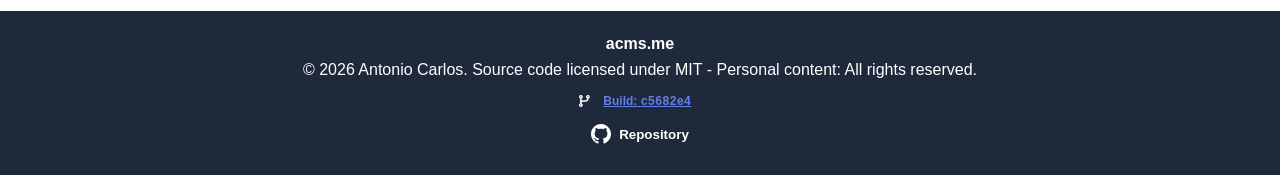
==== commit fe1962c5: "feat: adicionando o próprio site na lista de projetos" ====
--- a/index.html
+++ b/index.html
@@ -86,7 +86,7 @@
                 </div>
                 <div class="projeto-informacoes">
                     <h3 data-translation="projects.chess-in-c.title">Xadrez em C ♙</h3>
-                    <img src="https://hackatime.hackclub.com/api/v1/badge/acms2345/acms2345/Xadrez-em-C">
+                    <img src="https://hackatime.hackclub.com/api/v1/badge/acms2345/acms2345/Xadrez-em-C" data-translation-attr="alt:projects.hackatimeStatsAlt">
                     <p data-translation="projects.chess-in-c.description1">Por causa de uma disciplina escolar com a qual trabalhei com a linguagem C, 
                         me desafiei a criar um jogo de xadrez de dois jogadores, local (sem partidas online), 
                         no formato de terminal.</p>
@@ -112,8 +112,17 @@
             </div>
             <div class="projeto">
                 <div class="projeto-informacoes">
-                    <h3>GeradorABNTPy 📄</h3>
-                    <img src="https://hackatime.hackclub.com/api/v1/badge/acms2345/acms2345/GeradorABNTPy">
+                    <h3 data-translation="projects.portfolio.title">Acms' Portfolio (esse site) 🌐</h3>
+                    <img src="https://hackatime.hackclub.com/api/v1/badge/U0A502D4LKX/acms2345/acms2345.github.io" data-translation-attr="alt:projects.hackatimeStatsAlt">
+                    <p data-translation="projects.portfolio.description1">O presente site utiliza sistema próprio de tradução, versionamento por meio dos commits do GitHub, 
+                        a demonstração do projeto "GeradorABNT", dentre vários recursos.</p>
+                    <a href="https://github.com/acms2345/acms2345.github.io" class="btn-projeto" data-translation="projects.viewOnGitHub" target="_blank"  rel="noopener noreferrer">Veja no GitHub</a>
+                </div>
+            </div>
+            <div class="projeto">
+                <div class="projeto-informacoes">
+                    <h3 data-translation="projects.geradorabnt.title">GeradorABNTPy 📄</h3>
+                    <img src="https://hackatime.hackclub.com/api/v1/badge/acms2345/acms2345/GeradorABNTPy" data-translation-attr="alt:projects.hackatimeStatsAlt">
                     <p data-translation="projects.geradorabnt.StillInDevelopment">(Projeto ainda em desenvolvimento)</p>
                     <p data-translation="projects.geradorabnt.description1">Buscando facilitar pesquisas acadêmicas, desenvolvi
                         esse sistema voltado ao modelo de citações acadêmicas da 
--- a/css/style.css
+++ b/css/style.css
@@ -25,6 +25,11 @@
     --img-color-filter: brightness(0) invert(1);
 }
 
+@media (prefers-reduced-motion: no-preference) {
+  html {
+    scroll-behavior: smooth;
+  }
+}
 
 /* Reset e estilos gerais */
 * {
@@ -261,7 +266,7 @@
 
 .projeto a {
     font-weight: bold;
-    transition: color 0.3s;
+    transition: color 0.3s, background 0.3s ease;
     
 }
 
@@ -282,11 +287,11 @@
 .btn-projeto {
     display: inline-block;
     background: var(--azul);
+    transition: background 0.3s ease;
     color: white;
     padding: 10px 20px;
     border-radius: 5px;
     text-decoration: none;
-    transition: background 0.3s ease, opacity ease;
     font-weight: bold;
 }
 
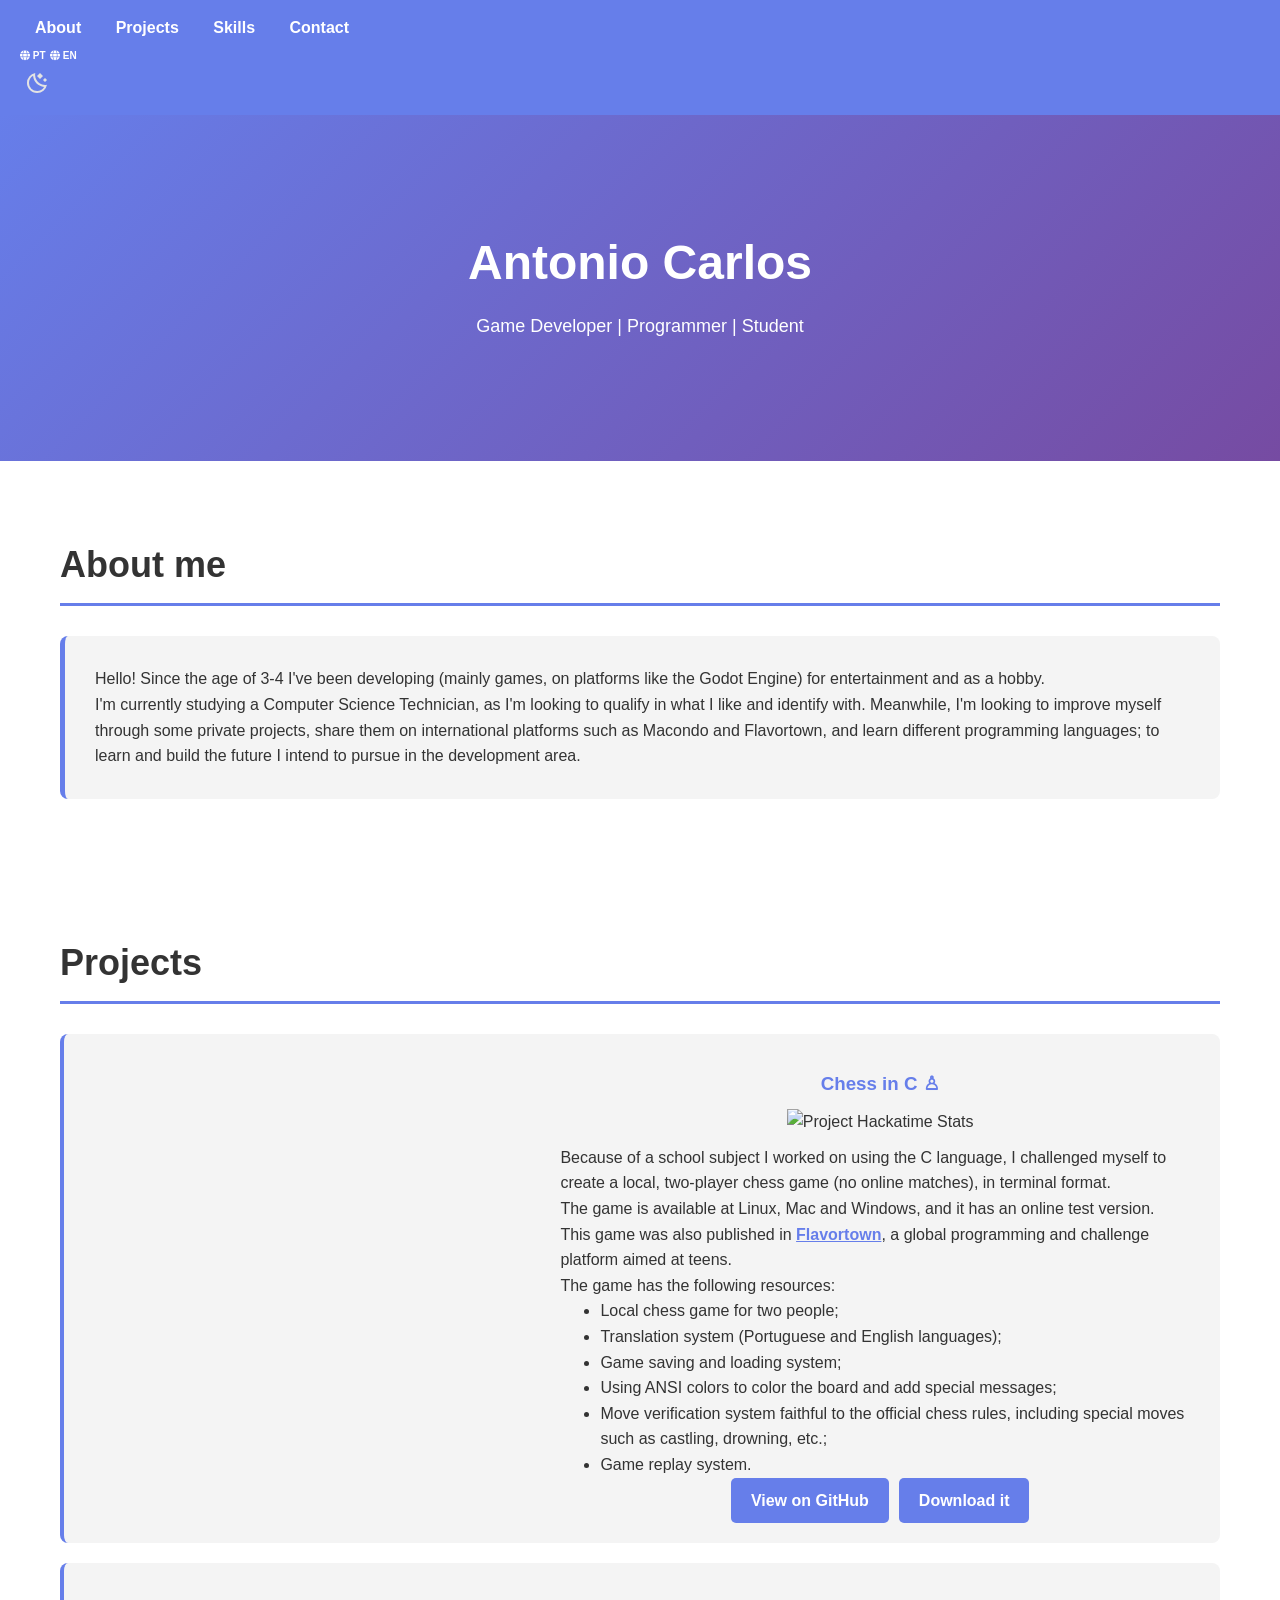
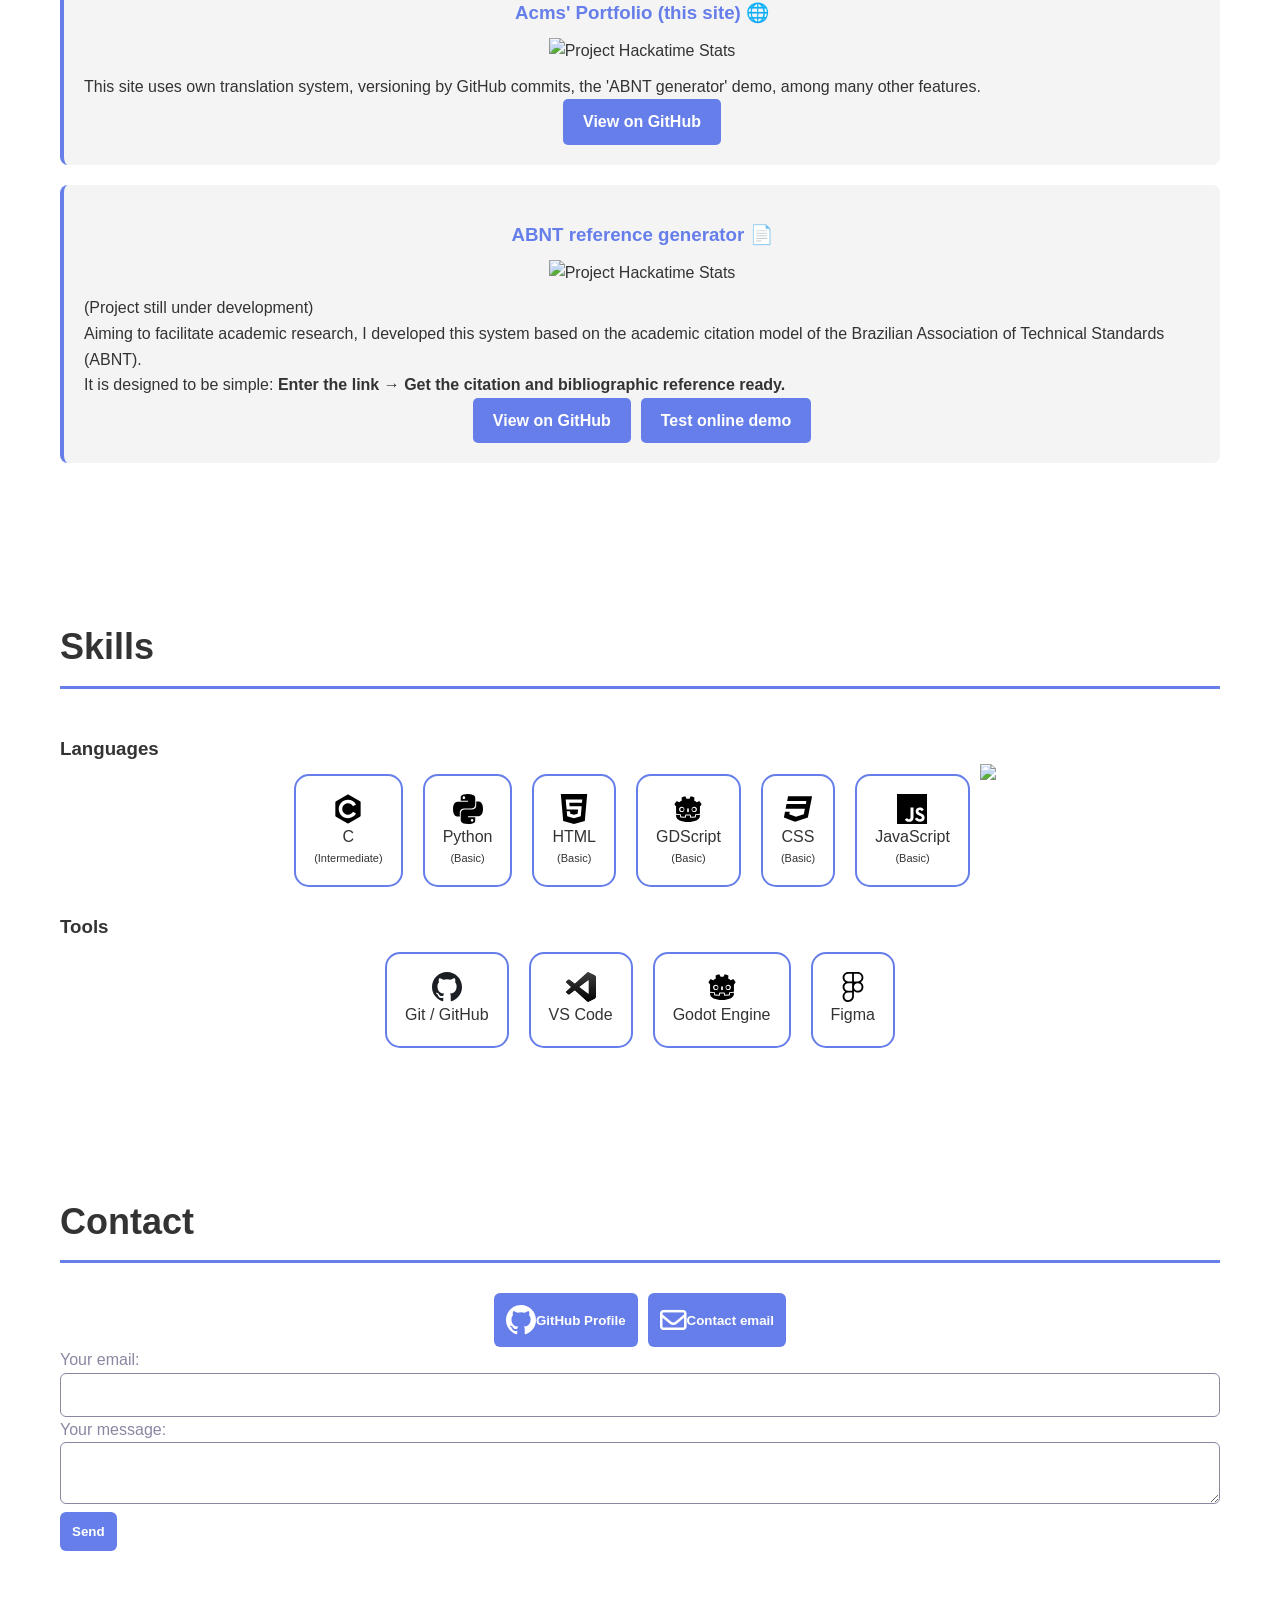
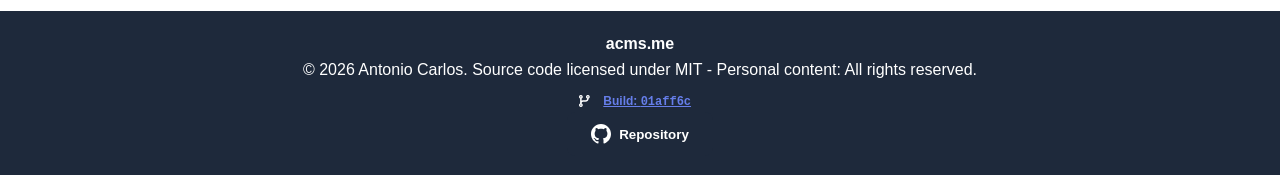
==== commit 95a6de21: "feat: adicionando melhor usabilidade para leitores de tela" ====
--- a/index.html
+++ b/index.html
@@ -1,5 +1,5 @@
 <!DOCTYPE html>
-<html>
+<html lang="pt-BR">
 <head>
     
 
@@ -46,8 +46,8 @@
         <button data-lang="pt" title="Português"><i class="fas fa-globe"></i> PT</button>
         <button data-lang="en" title="English"><i class="fas fa-globe"></i> EN</button>
         <button class="theme-change_button white">
-            <img src="assets/sun_icon.svg" class="black-theme_icon">
-            <img src="assets/moon_icon.svg" class="white-theme_icon">
+            <img src="assets/sun_icon.svg" class="black-theme_icon" data-translation-attr="alt:nav.WhiteThemeAlt">
+            <img src="assets/moon_icon.svg" class="white-theme_icon" data-translation-attr="alt:nav.BlackThemeAlt">
         </button>
         
     </nav>
@@ -55,195 +55,198 @@
         <h1>Antonio Carlos</h1>
         <p data-translation="header.subtitle">Desenvolvedor de jogos | Programador | Estudante</p>
     </header>
-    <section id="sobre">
-        <h2 data-translation="about.title">Sobre mim</h2>
-        <div class="sobre-conteudo">
-            <p data-translation="about.description1">
-                Olá! Sou um adolescente de 16 anos, que desde 3-4 anos fazia desenvolvimento 
-                (principalmente de jogos, em plataformas como a Godot Engine) por entretenimento 
-                e como passatempo.
-            </p>
-            <p data-translation="about.description2">
-                Atualmente, estou cursando o Técnico em Informática, pois busco me qualificar naquilo
-                que gosto e me identifico. Enquanto isso, estou buscando me aperfeiçoar por meio de 
-                alguns projetos particulares, 
-                compartilhá-los em plataformas internacionais como a Macondo e a Flavortown, e 
-                aprender diferentes linguagens de programação; para aprender e construir o futuro que
-                pretendo trilhar na área de desenvolvimento.
-            </p>
-        </div>
-
-        
-    </section>
-    <section id="projetos">
-        <h2 data-translation="projects.title">Projetos</h2>
-        <div class="projetos-container">
-            <div class="projeto">
-                <div class="projeto-midia">
-                    <video autoplay muted loop playsinline>
-                        <source src="assets/chess-in-c_test.mp4" type="video/mp4">
-                    </video>
-                </div>
-                <div class="projeto-informacoes">
-                    <h3 data-translation="projects.chess-in-c.title">Xadrez em C ♙</h3>
-                    <img src="https://hackatime.hackclub.com/api/v1/badge/acms2345/acms2345/Xadrez-em-C" data-translation-attr="alt:projects.hackatimeStatsAlt">
-                    <p data-translation="projects.chess-in-c.description1">Por causa de uma disciplina escolar com a qual trabalhei com a linguagem C, 
-                        me desafiei a criar um jogo de xadrez de dois jogadores, local (sem partidas online), 
-                        no formato de terminal.</p>
-                    <p data-translation="projects.chess-in-c.description2">O jogo está disponível para Windows, Mac e Linux, e possui uma versão de teste online.</p>
-                    <p><span data-translation="projects.chess-in-c.description3.pre">Esse jogo também foi publicado na </span><a href="https://flavortown.hackclub.com/" target="_blank" class="inLineLink">Flavortown</a><span data-translation="projects.chess-in-c.description3.post">, uma plataforma de programação e desafio global voltada a adolescentes.</span>
-                    </p>
-                    <p data-translation="projects.chess-in-c.description4">Alguns recursos são:</p>
-                    <ul>
-                        <li data-translation="projects.chess-in-c.feature1">Partida de xadrez local para duas pessoas;</li>
-                        <li data-translation="projects.chess-in-c.feature2">Sistema de tradução (português e inglês);</li>
-                        <li data-translation="projects.chess-in-c.feature3">Salvamento e carregamento de partidas;</li>
-                        <li data-translation="projects.chess-in-c.feature4">Uso de cores ANSI para colorir o tabuleiro e adicionar mensagens especiais;</li>
-                        <li data-translation="projects.chess-in-c.feature5">Verificação de jogadas conforme as regras oficiais do xadrez, incluindo
-                            movimentos especiais como roque, afogamento, etc.;</li>
-                        <li data-translation="projects.chess-in-c.feature6">E replay das partidas.</li>
-                    </ul>
-                    <div class="botoes_projeto">
-                        <a href="https://github.com/acms2345/Xadrez-em-C" class="btn-projeto" data-translation="projects.viewOnGitHub" target="_blank"  rel="noopener noreferrer">Veja no GitHub</a>
-                        <a href="https://github.com/acms2345/Xadrez-em-C/releases" class="btn-projeto" data-translation="projects.download" target="_blank"  rel="noopener noreferrer">Faça o download</a>
-                    </div>
-                </div>
+
+    <main>
+        <section id="sobre">
+            <h2 data-translation="about.title">Sobre mim</h2>
+            <div class="sobre-conteudo">
+                <p data-translation="about.description1">
+                    Olá! Sou um adolescente de 16 anos, que desde 3-4 anos fazia desenvolvimento 
+                    (principalmente de jogos, em plataformas como a Godot Engine) por entretenimento 
+                    e como passatempo.
+                </p>
+                <p data-translation="about.description2">
+                    Atualmente, estou cursando o Técnico em Informática, pois busco me qualificar naquilo
+                    que gosto e me identifico. Enquanto isso, estou buscando me aperfeiçoar por meio de 
+                    alguns projetos particulares, 
+                    compartilhá-los em plataformas internacionais como a Macondo e a Flavortown, e 
+                    aprender diferentes linguagens de programação; para aprender e construir o futuro que
+                    pretendo trilhar na área de desenvolvimento.
+                </p>
+            </div>
+
+            
+        </section>
+        <section id="projetos">
+            <h2 data-translation="projects.title">Projetos</h2>
+            <div class="projetos-container">
+                <div class="projeto">
+                    <div class="projeto-midia">
+                        <video autoplay muted loop playsinline>
+                            <source src="assets/chess-in-c_test.mp4" type="video/mp4">
+                        </video>
+                    </div>
+                    <div class="projeto-informacoes">
+                        <h3 data-translation="projects.chess-in-c.title">Xadrez em C ♙</h3>
+                        <img src="https://hackatime.hackclub.com/api/v1/badge/acms2345/acms2345/Xadrez-em-C" data-translation-attr="alt:projects.hackatimeStatsAlt">
+                        <p data-translation="projects.chess-in-c.description1">Por causa de uma disciplina escolar com a qual trabalhei com a linguagem C, 
+                            me desafiei a criar um jogo de xadrez de dois jogadores, local (sem partidas online), 
+                            no formato de terminal.</p>
+                        <p data-translation="projects.chess-in-c.description2">O jogo está disponível para Windows, Mac e Linux, e possui uma versão de teste online.</p>
+                        <p><span data-translation="projects.chess-in-c.description3.pre">Esse jogo também foi publicado na </span><a href="https://flavortown.hackclub.com/" target="_blank" class="inLineLink">Flavortown</a><span data-translation="projects.chess-in-c.description3.post">, uma plataforma de programação e desafio global voltada a adolescentes.</span>
+                        </p>
+                        <p data-translation="projects.chess-in-c.description4">Alguns recursos são:</p>
+                        <ul>
+                            <li data-translation="projects.chess-in-c.feature1">Partida de xadrez local para duas pessoas;</li>
+                            <li data-translation="projects.chess-in-c.feature2">Sistema de tradução (português e inglês);</li>
+                            <li data-translation="projects.chess-in-c.feature3">Salvamento e carregamento de partidas;</li>
+                            <li data-translation="projects.chess-in-c.feature4">Uso de cores ANSI para colorir o tabuleiro e adicionar mensagens especiais;</li>
+                            <li data-translation="projects.chess-in-c.feature5">Verificação de jogadas conforme as regras oficiais do xadrez, incluindo
+                                movimentos especiais como roque, afogamento, etc.;</li>
+                            <li data-translation="projects.chess-in-c.feature6">E replay das partidas.</li>
+                        </ul>
+                        <div class="botoes_projeto">
+                            <a href="https://github.com/acms2345/Xadrez-em-C" class="btn-projeto" data-translation="projects.viewOnGitHub" target="_blank"  rel="noopener noreferrer">Veja no GitHub</a>
+                            <a href="https://github.com/acms2345/Xadrez-em-C/releases" class="btn-projeto" data-translation="projects.download" target="_blank"  rel="noopener noreferrer">Faça o download</a>
+                        </div>
+                    </div>
+                    
+                </div>
+                <div class="projeto">
+                    <div class="projeto-informacoes">
+                        <h3 data-translation="projects.portfolio.title">Acms' Portfolio (esse site) 🌐</h3>
+                        <img src="https://hackatime.hackclub.com/api/v1/badge/U0A502D4LKX/acms2345/acms2345.github.io" data-translation-attr="alt:projects.hackatimeStatsAlt">
+                        <p data-translation="projects.portfolio.description1">O presente site utiliza sistema próprio de tradução, versionamento por meio dos commits do GitHub, 
+                            a demonstração do projeto "GeradorABNT", dentre vários recursos.</p>
+                        <a href="https://github.com/acms2345/acms2345.github.io" class="btn-projeto" data-translation="projects.viewOnGitHub" target="_blank"  rel="noopener noreferrer">Veja no GitHub</a>
+                    </div>
+                </div>
+                <div class="projeto">
+                    <div class="projeto-informacoes">
+                        <h3 data-translation="projects.geradorabnt.title">GeradorABNTPy 📄</h3>
+                        <img src="https://hackatime.hackclub.com/api/v1/badge/acms2345/acms2345/GeradorABNTPy" data-translation-attr="alt:projects.hackatimeStatsAlt">
+                        <p data-translation="projects.geradorabnt.StillInDevelopment">(Projeto ainda em desenvolvimento)</p>
+                        <p data-translation="projects.geradorabnt.description1">Buscando facilitar pesquisas acadêmicas, desenvolvi
+                            esse sistema voltado ao modelo de citações acadêmicas da 
+                            Associação Brasileira de Normas e Técnicas (ABNT).
+                        </p>
+                        <p>
+                            <span data-translation="projects.geradorabnt.description2.pre">O uso é propositalmente simples: </span>
+                            <b data-translation="projects.geradorabnt.description2.bold">Insira o link → Tenha a citação e a referência bibliográfica prontas.</b>
+                        </p>
+                        <div class="botoes_projeto">
+                            <a href="https://github.com/acms2345/GeradorABNTPy" class="btn-projeto" data-translation="projects.viewOnGitHub" target="_blank"  rel="noopener noreferrer">Veja no GitHub</a>
+                            <a href="https://acms2345.github.io/demos/geradorabnt" class="btn-projeto" data-translation="projects.viewOnlineDemo">Testar demo online</a>
+                        </div>
                 
-            </div>
-            <div class="projeto">
-                <div class="projeto-informacoes">
-                    <h3 data-translation="projects.portfolio.title">Acms' Portfolio (esse site) 🌐</h3>
-                    <img src="https://hackatime.hackclub.com/api/v1/badge/U0A502D4LKX/acms2345/acms2345.github.io" data-translation-attr="alt:projects.hackatimeStatsAlt">
-                    <p data-translation="projects.portfolio.description1">O presente site utiliza sistema próprio de tradução, versionamento por meio dos commits do GitHub, 
-                        a demonstração do projeto "GeradorABNT", dentre vários recursos.</p>
-                    <a href="https://github.com/acms2345/acms2345.github.io" class="btn-projeto" data-translation="projects.viewOnGitHub" target="_blank"  rel="noopener noreferrer">Veja no GitHub</a>
-                </div>
-            </div>
-            <div class="projeto">
-                <div class="projeto-informacoes">
-                    <h3 data-translation="projects.geradorabnt.title">GeradorABNTPy 📄</h3>
-                    <img src="https://hackatime.hackclub.com/api/v1/badge/acms2345/acms2345/GeradorABNTPy" data-translation-attr="alt:projects.hackatimeStatsAlt">
-                    <p data-translation="projects.geradorabnt.StillInDevelopment">(Projeto ainda em desenvolvimento)</p>
-                    <p data-translation="projects.geradorabnt.description1">Buscando facilitar pesquisas acadêmicas, desenvolvi
-                        esse sistema voltado ao modelo de citações acadêmicas da 
-                        Associação Brasileira de Normas e Técnicas (ABNT).
-                    </p>
-                    <p>
-                        <span data-translation="projects.geradorabnt.description2.pre">O uso é propositalmente simples: </span>
-                        <b data-translation="projects.geradorabnt.description2.bold">Insira o link → Tenha a citação e a referência bibliográfica prontas.</b>
-                    </p>
-                    <div class="botoes_projeto">
-                        <a href="https://github.com/acms2345/GeradorABNTPy" class="btn-projeto" data-translation="projects.viewOnGitHub" target="_blank"  rel="noopener noreferrer">Veja no GitHub</a>
-                        <a href="https://acms2345.github.io/demos/geradorabnt" class="btn-projeto" data-translation="projects.viewOnlineDemo">Testar demo online</a>
-                    </div>
+                        
+                    </div>
+                </div>
+            </div>
+        </section>
+        
+        <section id="habilidades">
+        <h2 data-translation="skills.title">Habilidades</h2>
+
+        <h3 data-translation="skills.languages">Linguagens</h3>
+
+        <div class="skills_info">
+            <div class="skills_lista">
+            <div class="skill_card">
+                <img src="assets/c-icon.svg">
+                <p class="linguagem_nome">C</p>
+                <p data-translation="skills.languages.knowledge.intermediate" class="linguagem_nivel">(Intermediário)</p>
+            </div>
+            <div class="skill_card">
+                <img src="assets/python-icon.svg">
+                <p class="linguagem_nome">Python</p>
+                <p data-translation="skills.languages.knowledge.basic" class="linguagem_nivel">(Básico)</p>
+            </div>
+            <div class="skill_card">
+                <img src="assets/html5-icon.svg">
+                <p class="linguagem_nome">HTML</p>
+                <p data-translation="skills.languages.knowledge.basic" class="linguagem_nivel">(Básico)</p>
+            </div>
+            <div class="skill_card">
+                <img src="assets/godot-icon.svg" alt="Logo do Godot Engine" data-translation-attr="alt:skills.languages.gdscript.alt">
+                <p class="linguagem_nome">GDScript</p>
+                <p data-translation="skills.languages.knowledge.basic" class="linguagem_nivel">(Básico)</p>
+            </div>
+            <div class="skill_card">
+                <img src="assets/css3-icon.svg" alt="">
+                <p class="linguagem_nome">CSS</p>
+                <p data-translation="skills.languages.knowledge.basic" class="linguagem_nivel">(Básico)</p>
+            </div>
+            <div class="skill_card">
+                <img src="assets/javascript-icon.svg" alt="">
+                <p class="linguagem_nome">JavaScript</p>
+                <p data-translation="skills.languages.knowledge.basic" class="linguagem_nivel">(Básico)</p>
+            </div>
+            <img src="https://github-readme-stats.hackclub.dev/api/wakatime?username=24102&api_domain=hackatime.hackclub.com&theme=default&custom_title=Programming+Stats&layout=compact&cache_seconds=0&langs_count=8&title_color=667eea&bg_color=f4f4f4" class="img_Hackatime_stats">
+
+        </div>
+        </div>
+                
+
+        <h3 data-translation="skills.tools">Ferramentas</h3>
+        
+        
+        <div class="skills_lista">
+            <div class="skill_card">
+                <img src="assets/github_logo.svg" alt="">
+                <p class="linguagem_nome">Git / GitHub</p>
+            </div>
+            <div class="skill_card">
+                <img src="assets/vscode-icon.svg" alt="VS Code" alt="">
+                <p class="linguagem_nome">VS Code</p>
+            </div>
+            <div class="skill_card">
+                <img src="assets/godot-icon.svg" alt="Logo do Godot Engine" data-translation-attr="alt:skills.languages.gdscript.alt">
+                <p class="linguagem_nome">Godot Engine</p>
+            </div>
+            <div class="skill_card">
+                <img src="assets/figma-icon.svg" alt="Logo do Figma" data-translation-attr="alt:skills.tools.figma.alt">
+                <p class="linguagem_nome">Figma</p>
+            </div>
+        
+        </div>
+        
+        </section>
+        
+        <section id="contato">
+            <h2 data-translation="contact.title">Contato</h2>
+
+            <div class="botoesContato">
+
+                <button class="botao_perfilGithub">
+                    <img src="assets/github_logo.svg" alt="GitHub">
+                    <span data-translation="contact.githubProfile">Perfil do GitHub</span>
+                </button>
+
+                <button class="botaoEmail">
+                    <i class="fa-regular fa-envelope fa-2x"></i> 
+                    <p data-translation="contact.contactEmail"> Email para contato</p>
+                </button>
+            </div>
             
-                    
-                </div>
-            </div>
-        </div>
-    </section>
-    
-    <section id="habilidades">
-      <h2 data-translation="skills.title">Habilidades</h2>
-
-      <h3 data-translation="skills.languages">Linguagens</h3>
-
-      <div class="skills_info">
-        <div class="skills_lista">
-        <div class="skill_card">
-            <img src="assets/c-icon.svg">
-            <p class="linguagem_nome">C</p>
-            <p data-translation="skills.languages.knowledge.intermediate" class="linguagem_nivel">(Intermediário)</p>
-        </div>
-        <div class="skill_card">
-            <img src="assets/python-icon.svg">
-            <p class="linguagem_nome">Python</p>
-            <p data-translation="skills.languages.knowledge.basic" class="linguagem_nivel">(Básico)</p>
-        </div>
-        <div class="skill_card">
-            <img src="assets/html5-icon.svg">
-            <p class="linguagem_nome">HTML</p>
-            <p data-translation="skills.languages.knowledge.basic" class="linguagem_nivel">(Básico)</p>
-        </div>
-        <div class="skill_card">
-            <img src="assets/godot-icon.svg" alt="Logo do Godot Engine" data-translation-attr="alt:skills.languages.gdscript.alt">
-            <p class="linguagem_nome">GDScript</p>
-            <p data-translation="skills.languages.knowledge.basic" class="linguagem_nivel">(Básico)</p>
-        </div>
-        <div class="skill_card">
-            <img src="assets/css3-icon.svg">
-            <p class="linguagem_nome">CSS</p>
-            <p data-translation="skills.languages.knowledge.basic" class="linguagem_nivel">(Básico)</p>
-        </div>
-        <div class="skill_card">
-            <img src="assets/javascript-icon.svg">
-            <p class="linguagem_nome">JavaScript</p>
-            <p data-translation="skills.languages.knowledge.basic" class="linguagem_nivel">(Básico)</p>
-        </div>
-        <img src="https://github-readme-stats.hackclub.dev/api/wakatime?username=24102&api_domain=hackatime.hackclub.com&theme=default&custom_title=Programming+Stats&layout=compact&cache_seconds=0&langs_count=8&title_color=667eea&bg_color=f4f4f4" class="img_Hackatime_stats">
-
-      </div>
-      </div>
-            
-
-      <h3 data-translation="skills.tools">Ferramentas</h3>
-      
-      
-      <div class="skills_lista">
-        <div class="skill_card">
-            <img src="assets/github_logo.svg">
-            <p class="linguagem_nome">Git / GitHub</p>
-        </div>
-        <div class="skill_card">
-            <img src="assets/vscode-icon.svg" alt="VS Code">
-            <p class="linguagem_nome">VS Code</p>
-        </div>
-        <div class="skill_card">
-            <img src="assets/godot-icon.svg" alt="Logo do Godot Engine" data-translation-attr="alt:skills.languages.gdscript.alt">
-            <p class="linguagem_nome">Godot Engine</p>
-        </div>
-        <div class="skill_card">
-            <img src="assets/figma-icon.svg" alt="Logo do Figma" data-translation-attr="alt:skills.tools.figma.alt">
-            <p class="linguagem_nome">Figma</p>
-        </div>
-      
-      </div>
-      
-    </section>
-    
-    <section id="contato">
-        <h2 data-translation="contact.title">Contato</h2>
-
-        <div class="botoesContato">
-
-            <button class="botao_perfilGithub">
-                <img src="assets/github_logo.svg" alt="GitHub">
-                <span data-translation="contact.githubProfile">Perfil do GitHub</span>
-            </button>
-
-            <button class="botaoEmail">
-                <i class="fa-regular fa-envelope fa-2x"></i> 
-                <p data-translation="contact.contactEmail"> Email para contato</p>
-            </button>
-        </div>
-        
-        <form id="FormularioContato" action="https://formspree.io/f/meedqbdy" method="POST">
-            <label>
-                <span data-translation="contact.form.email">Seu email:</span>
-                <input type="email" name="email" required>
-            </label>
-            <div class="input_group">
+            <form id="FormularioContato" action="https://formspree.io/f/meedqbdy" method="POST">
                 <label>
-                    <span data-translation="contact.form.message">Sua mensagem:</span>
-                    <textarea name="message" required></textarea>
+                    <span data-translation="contact.form.email">Seu email:</span>
+                    <input type="email" name="email" required>
                 </label>
-            </div>
-            <!-- your other form fields go here -->
-            <button class="g-recaptcha" data-sitekey="6Lez9_UsAAAAAK8f96eIN6D_wVTamWBDerHUwNS4"
-            data-callback='onSubmit' data-action='submit' type="submit"><span data-translation="contact.form.send">Enviar</span></button>
-        </form>
-
-    </section>
+                <div class="input_group">
+                    <label>
+                        <span data-translation="contact.form.message">Sua mensagem:</span>
+                        <textarea name="message" required></textarea>
+                    </label>
+                </div>
+                <!-- your other form fields go here -->
+                <button class="g-recaptcha" data-sitekey="6Lez9_UsAAAAAK8f96eIN6D_wVTamWBDerHUwNS4"
+                data-callback='onSubmit' data-action='submit' type="submit"><span data-translation="contact.form.send">Enviar</span></button>
+            </form>
+
+        </section>
+    </main>
     
     <footer>
         <b>acms.me</b>
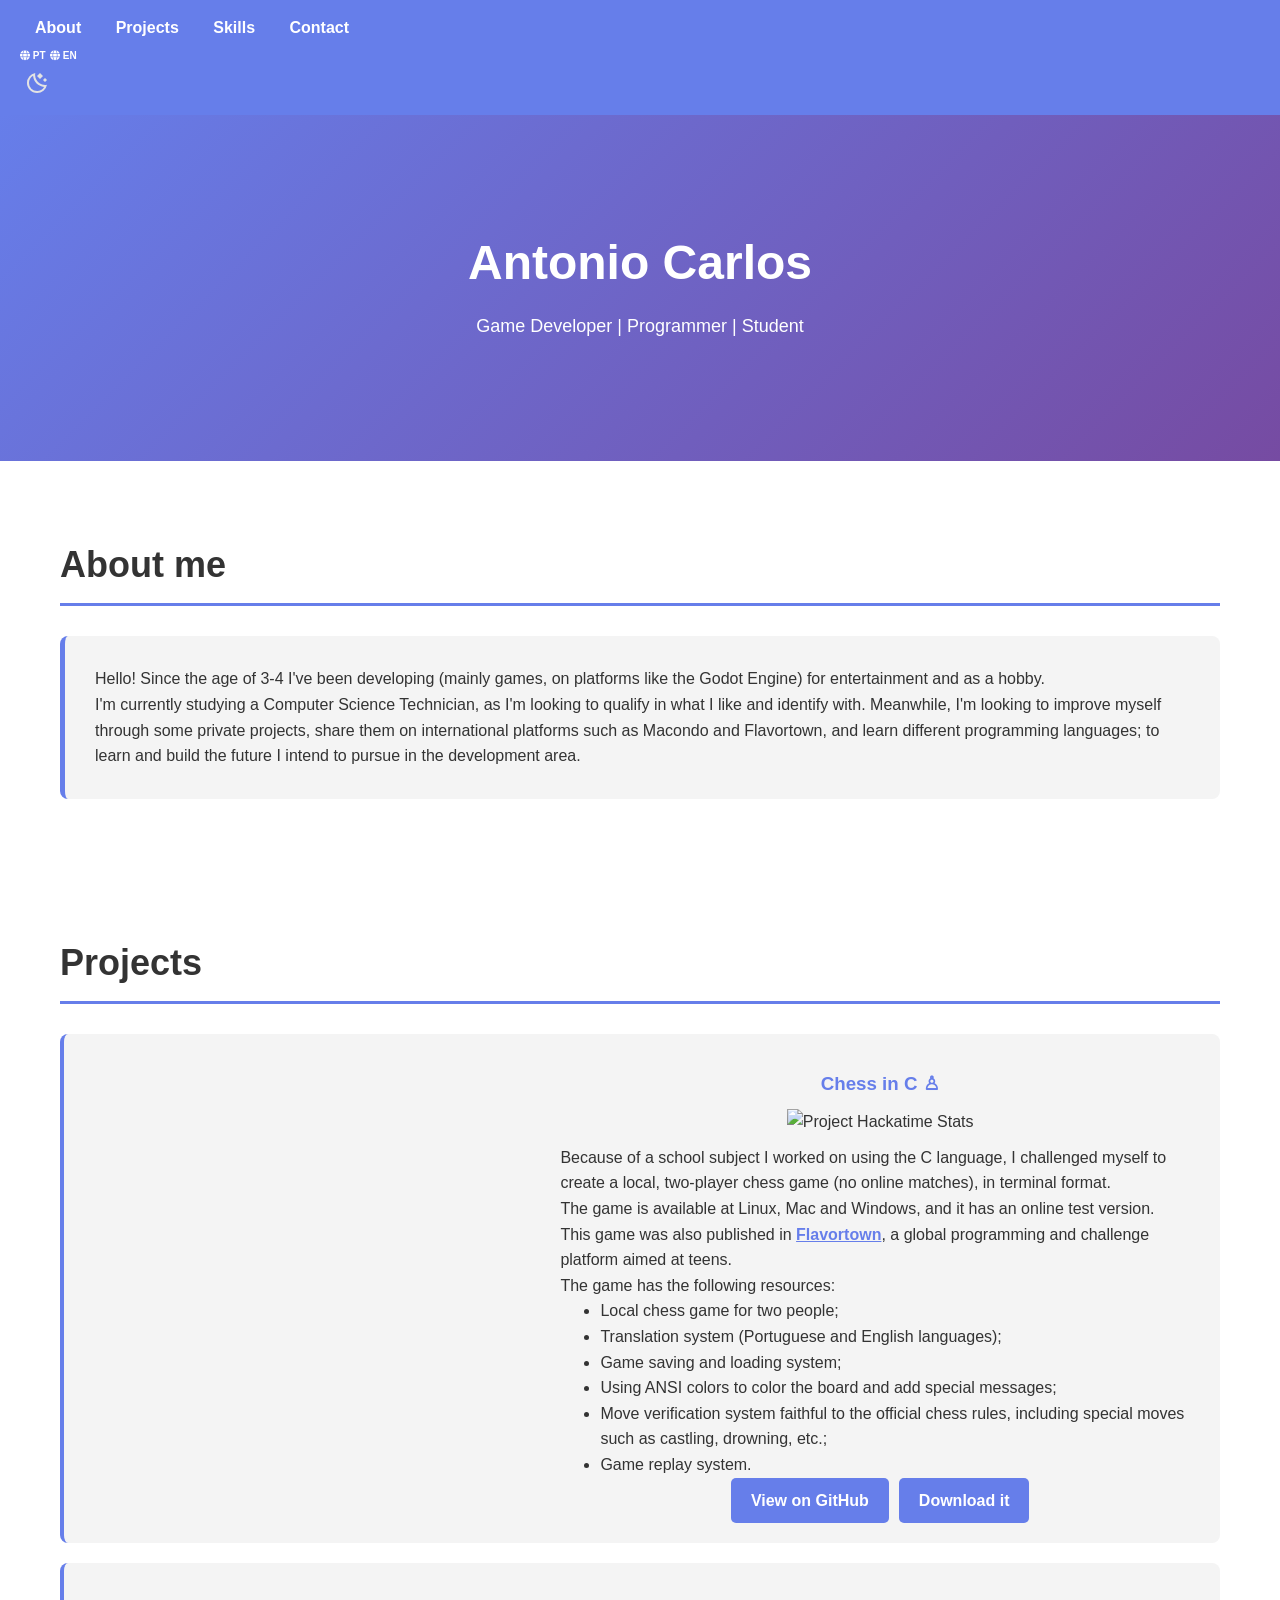
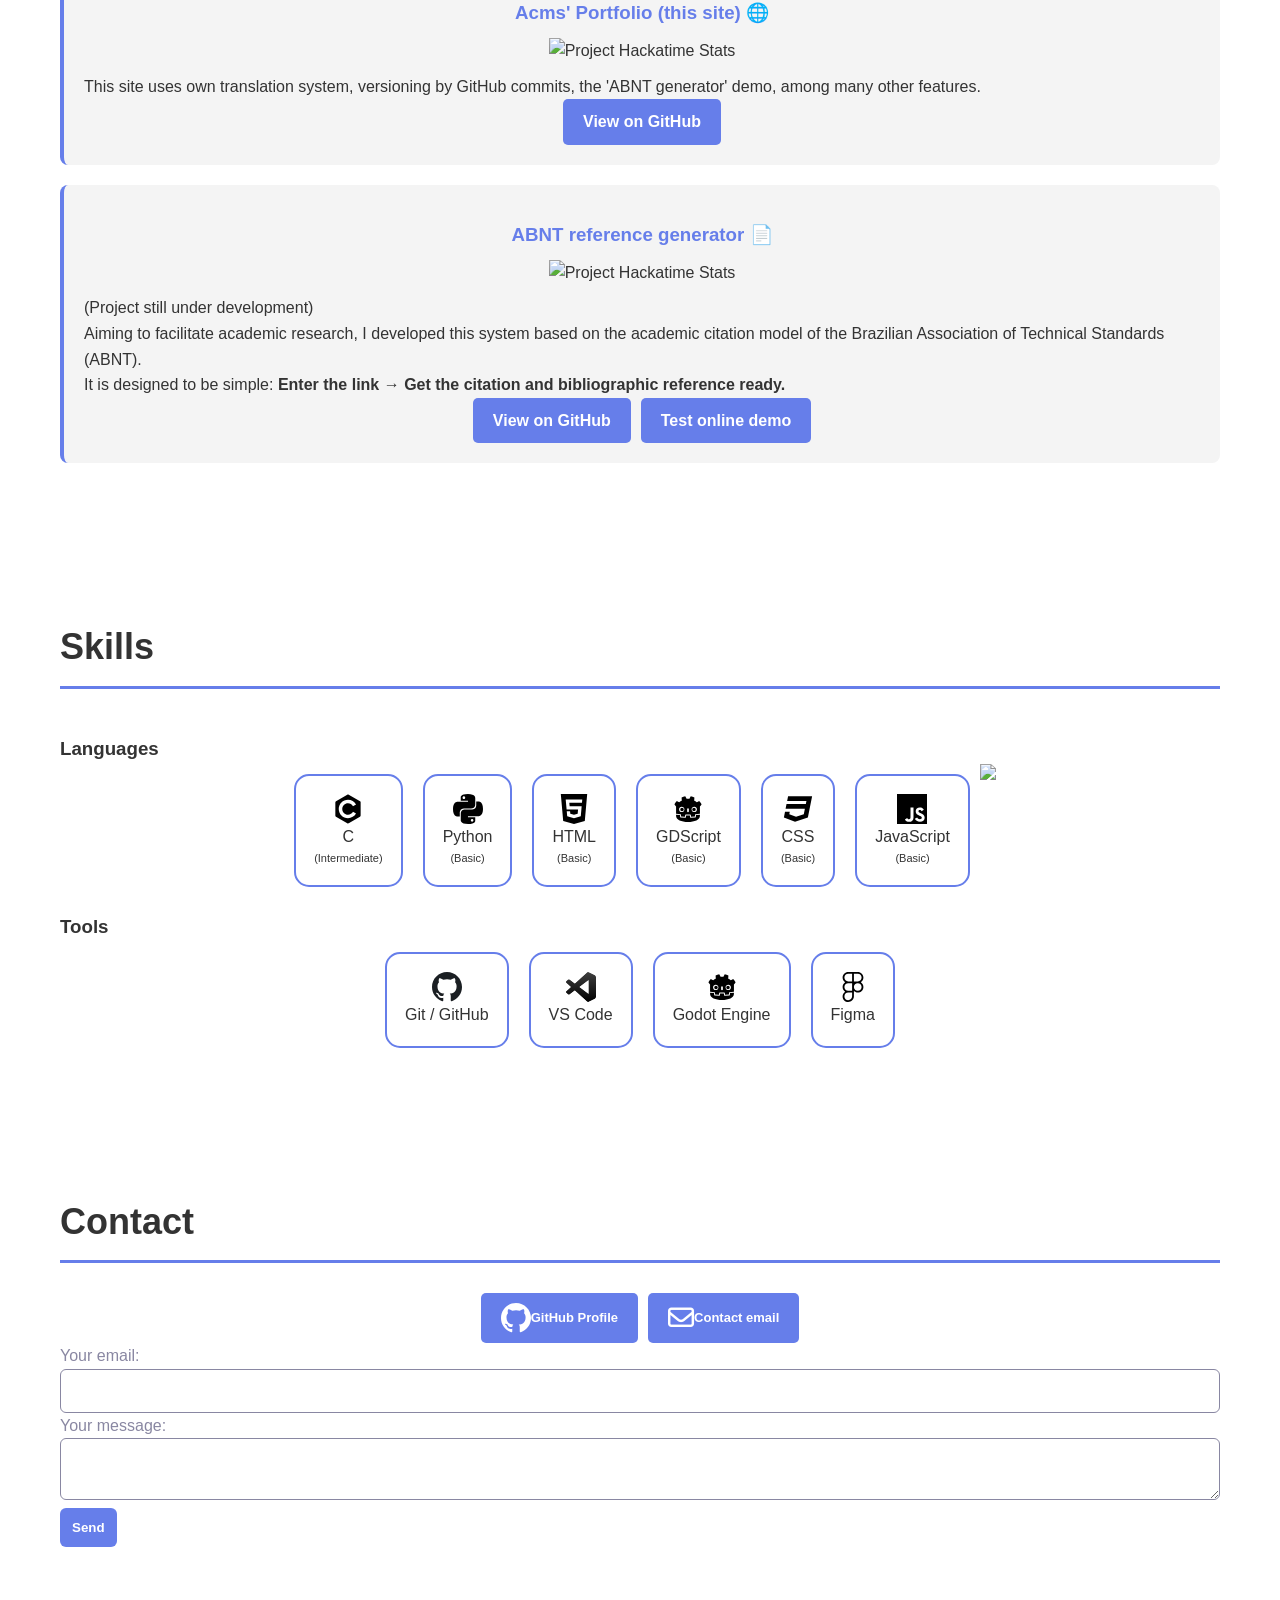
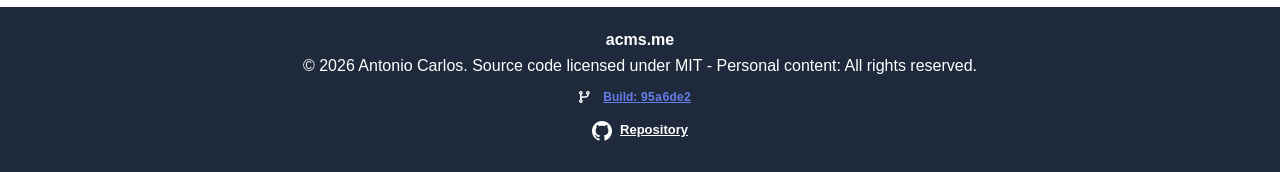
==== commit 6595189c: "feat: melhora na acessibilidade com atributos ARIA e controle no vídeo" ====
--- a/index.html
+++ b/index.html
@@ -33,9 +33,9 @@
 <body>
     <!-- NAVBAR -->
     <nav>
-        <button class="menu" id="menuBtn">
+        <button class="menu" id="menuBtn" data-translation-attr="aria-label:nav.openMenuButton" aria-expanded="false">
           <img src="/assets/menu.svg" class="menuOpen">
-          <img src="/assets/close.svg" class="menuClose" style="display:none;">
+          <img src="/assets/close.svg" class="menuClose" style="display:none;" data-translation-attr="alt:nav.menuCloseAlt">
         </button>
         <div class="navMenu" id="navMenu">
           <a href="#sobre" data-translation="nav.about">Sobre</a>
@@ -45,7 +45,7 @@
         </div>
         <button data-lang="pt" title="Português"><i class="fas fa-globe"></i> PT</button>
         <button data-lang="en" title="English"><i class="fas fa-globe"></i> EN</button>
-        <button class="theme-change_button white">
+        <button class="theme-change_button white" data-translation-attr="aria-label:nav.changeThemeButton">
             <img src="assets/sun_icon.svg" class="black-theme_icon" data-translation-attr="alt:nav.WhiteThemeAlt">
             <img src="assets/moon_icon.svg" class="white-theme_icon" data-translation-attr="alt:nav.BlackThemeAlt">
         </button>
@@ -82,9 +82,12 @@
             <div class="projetos-container">
                 <div class="projeto">
                     <div class="projeto-midia">
-                        <video autoplay muted loop playsinline>
+                        <video autoplay muted loop playsinline aria-hidden="true" class="video">
                             <source src="assets/chess-in-c_test.mp4" type="video/mp4">
                         </video>
+                        <button class="video-toggle" id="videoToggle" aria-label="Pausar vídeo" aria-pressed="false">
+                            <i class="fas fa-pause"></i>
+                        </button>
                     </div>
                     <div class="projeto-informacoes">
                         <h3 data-translation="projects.chess-in-c.title">Xadrez em C ♙</h3>
@@ -106,8 +109,8 @@
                             <li data-translation="projects.chess-in-c.feature6">E replay das partidas.</li>
                         </ul>
                         <div class="botoes_projeto">
-                            <a href="https://github.com/acms2345/Xadrez-em-C" class="btn-projeto" data-translation="projects.viewOnGitHub" target="_blank"  rel="noopener noreferrer">Veja no GitHub</a>
-                            <a href="https://github.com/acms2345/Xadrez-em-C/releases" class="btn-projeto" data-translation="projects.download" target="_blank"  rel="noopener noreferrer">Faça o download</a>
+                            <a href="https://github.com/acms2345/Xadrez-em-C" class="btn-link" data-translation="projects.viewOnGitHub" target="_blank"  rel="noopener noreferrer">Veja no GitHub</a>
+                            <a href="https://github.com/acms2345/Xadrez-em-C/releases" class="btn-link" data-translation="projects.download" target="_blank"  rel="noopener noreferrer">Faça o download</a>
                         </div>
                     </div>
                     
@@ -118,7 +121,7 @@
                         <img src="https://hackatime.hackclub.com/api/v1/badge/U0A502D4LKX/acms2345/acms2345.github.io" data-translation-attr="alt:projects.hackatimeStatsAlt">
                         <p data-translation="projects.portfolio.description1">O presente site utiliza sistema próprio de tradução, versionamento por meio dos commits do GitHub, 
                             a demonstração do projeto "GeradorABNT", dentre vários recursos.</p>
-                        <a href="https://github.com/acms2345/acms2345.github.io" class="btn-projeto" data-translation="projects.viewOnGitHub" target="_blank"  rel="noopener noreferrer">Veja no GitHub</a>
+                        <a href="https://github.com/acms2345/acms2345.github.io" class="btn-link" data-translation="projects.viewOnGitHub" target="_blank"  rel="noopener noreferrer">Veja no GitHub</a>
                     </div>
                 </div>
                 <div class="projeto">
@@ -135,8 +138,8 @@
                             <b data-translation="projects.geradorabnt.description2.bold">Insira o link → Tenha a citação e a referência bibliográfica prontas.</b>
                         </p>
                         <div class="botoes_projeto">
-                            <a href="https://github.com/acms2345/GeradorABNTPy" class="btn-projeto" data-translation="projects.viewOnGitHub" target="_blank"  rel="noopener noreferrer">Veja no GitHub</a>
-                            <a href="https://acms2345.github.io/demos/geradorabnt" class="btn-projeto" data-translation="projects.viewOnlineDemo">Testar demo online</a>
+                            <a href="https://github.com/acms2345/GeradorABNTPy" class="btn-link" data-translation="projects.viewOnGitHub" target="_blank"  rel="noopener noreferrer">Veja no GitHub</a>
+                            <a href="https://acms2345.github.io/demos/geradorabnt" class="btn-link" data-translation="projects.viewOnlineDemo">Testar demo online</a>
                         </div>
                 
                         
@@ -218,15 +221,15 @@
 
             <div class="botoesContato">
 
-                <button class="botao_perfilGithub">
+                <a class="btn-link" href="https://github.com/acms2345">
                     <img src="assets/github_logo.svg" alt="GitHub">
                     <span data-translation="contact.githubProfile">Perfil do GitHub</span>
-                </button>
-
-                <button class="botaoEmail">
+                </a>
+
+                <a class="btn-link" href="mailto:acmsme@duck.com">
                     <i class="fa-regular fa-envelope fa-2x"></i> 
                     <p data-translation="contact.contactEmail"> Email para contato</p>
-                </button>
+                </a>
             </div>
             
             <form id="FormularioContato" action="https://formspree.io/f/meedqbdy" method="POST">
@@ -257,10 +260,10 @@
                 Build: <code class="commitHash">COMMIT_HASH</code>
             </a>
         </p>
-        <button class="botao_repositorio">
+        <a class="botao_repositorio" href="https://github.com/acms2345/acms2345.github.io">
             <img src="assets/github_logo.svg" alt="GitHub" style="filter: brightness(0) invert(1);">
             <span data-translation="footer.repository">Repositório</span>
-        </button>
+        </a>
     </footer>
     <script src="js/script.js"></script>
 </body>
--- a/css/style.css
+++ b/css/style.css
@@ -225,6 +225,8 @@
 
 .projeto-midia {
     flex: 0 0 40%;
+    position: relative;
+    align-self: flex-start;
 }
 
 .projeto-midia img {
@@ -238,6 +240,26 @@
     height: auto;
 }
 
+.video-toggle {
+    position: absolute;
+    bottom: 10px;
+    right: 10px;
+    opacity: 0;
+    transition: opacity 0.3s ease;
+    background: rgba(0,0,0,0.6);
+    color: white;
+    border: none;
+    border-radius: 50%;
+    width: 36px;
+    height: 36px;
+    cursor: pointer;
+}
+
+.projeto-midia:hover .video-toggle,
+.projeto-midia:focus-within .video-toggle {
+    opacity: 1;
+}
+
 
 
 .projeto-informacoes {
@@ -274,7 +296,7 @@
     color: var(--accent);
 }
 
-.projeto a:hover:not(.btn-projeto){
+.projeto a:hover:not(.btn-link){
     color: var(--accent-hover);
 }
 
@@ -284,8 +306,8 @@
 }
 
 /* Botão do Projeto */
-.btn-projeto {
-    display: inline-block;
+.btn-link {
+    display: inline-flex;
     background: var(--azul);
     transition: background 0.3s ease;
     color: white;
@@ -293,9 +315,10 @@
     border-radius: 5px;
     text-decoration: none;
     font-weight: bold;
-}
-
-.btn-projeto:hover {
+    align-items: center;
+}
+
+.btn-link:hover {
     background: var(--accent-hover);
 }
 
@@ -346,14 +369,8 @@
 }
 
 
-
-#contato a{
-    color: var(--accent);
-    font-weight: bold;
-    transition: color 0.3s;
-}
-#contato a:hover{
-    color: var(--accent-hover);
+#contato a {
+    font-size: small;
 }
 
 #contato button{
@@ -369,7 +386,7 @@
     align-items: center;
 }
 
-#contato button img {
+#contato a img {
     filter: brightness(0) invert(1);
 }
 
@@ -497,6 +514,8 @@
     border-radius: 8px;
     font-weight: bold;
 
+    font-size: small;
+
     border: none;
     cursor: pointer;
     transition: background 0.3s;
